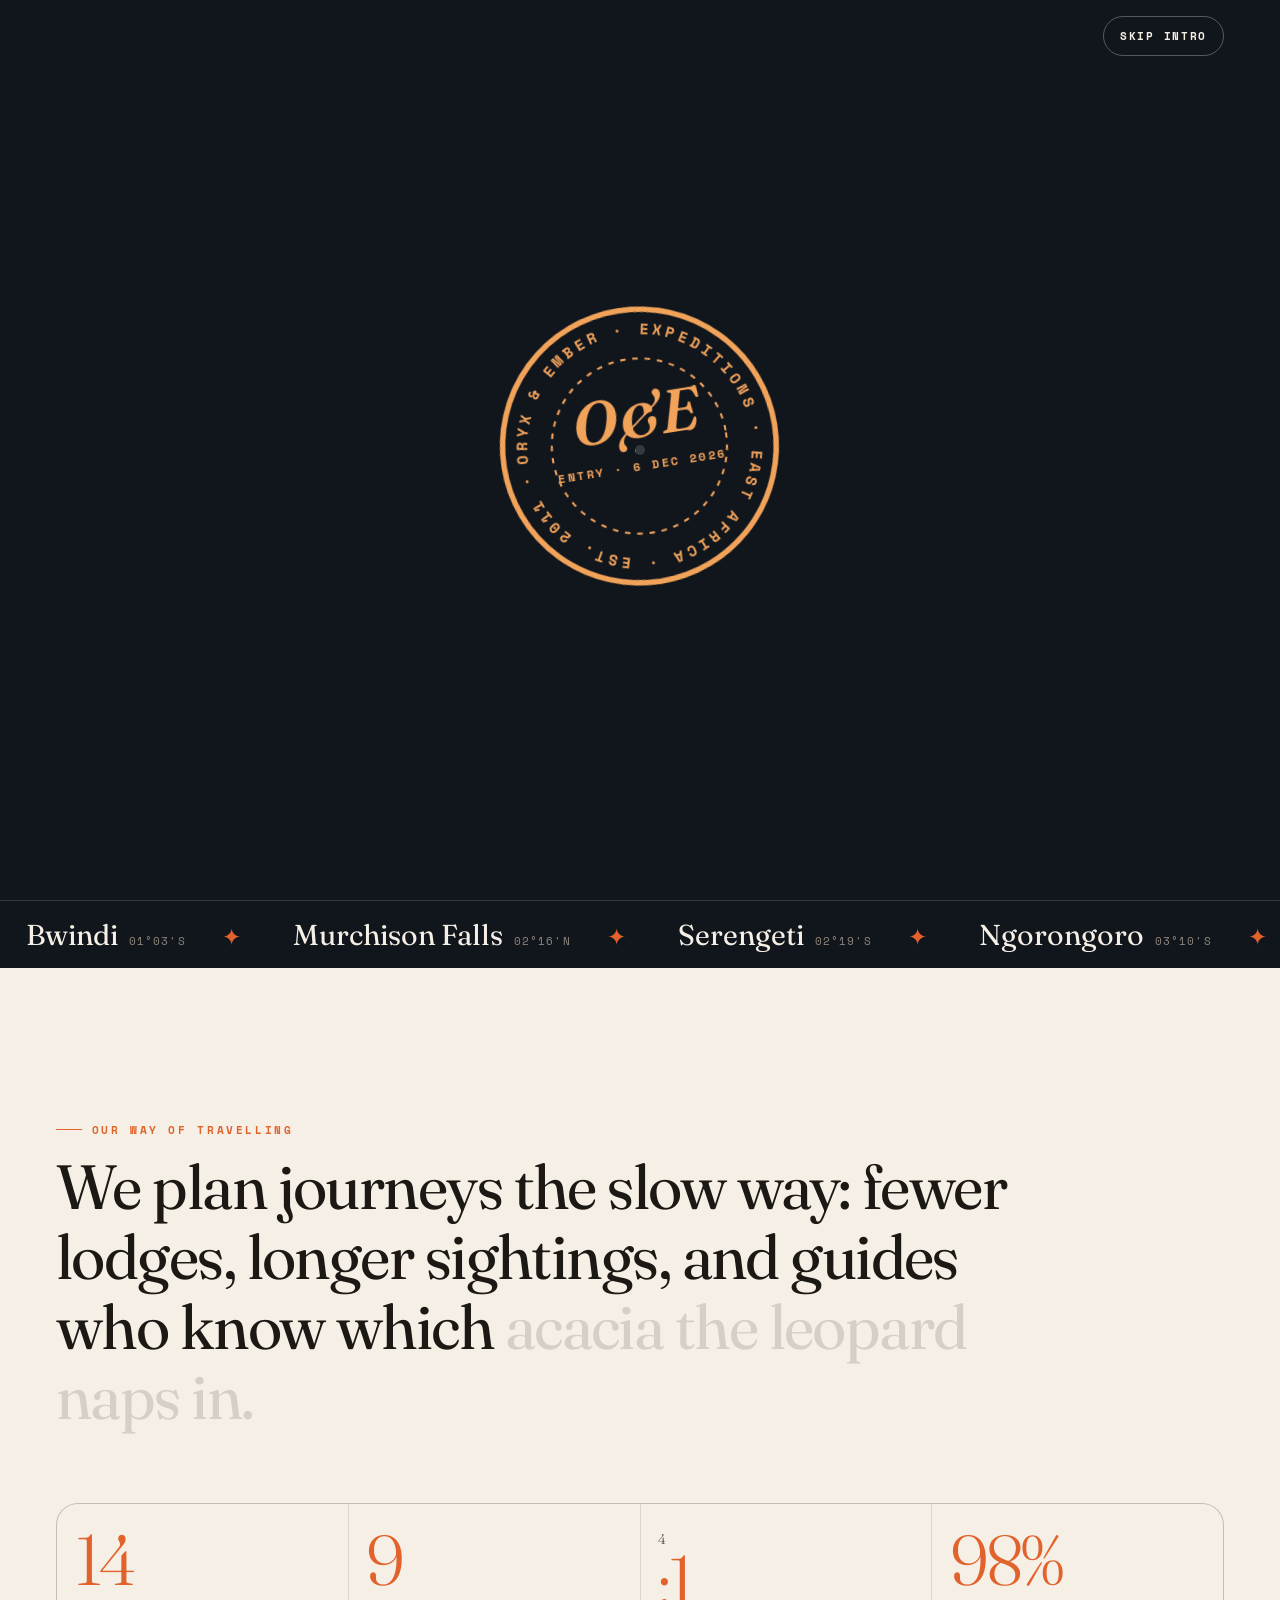
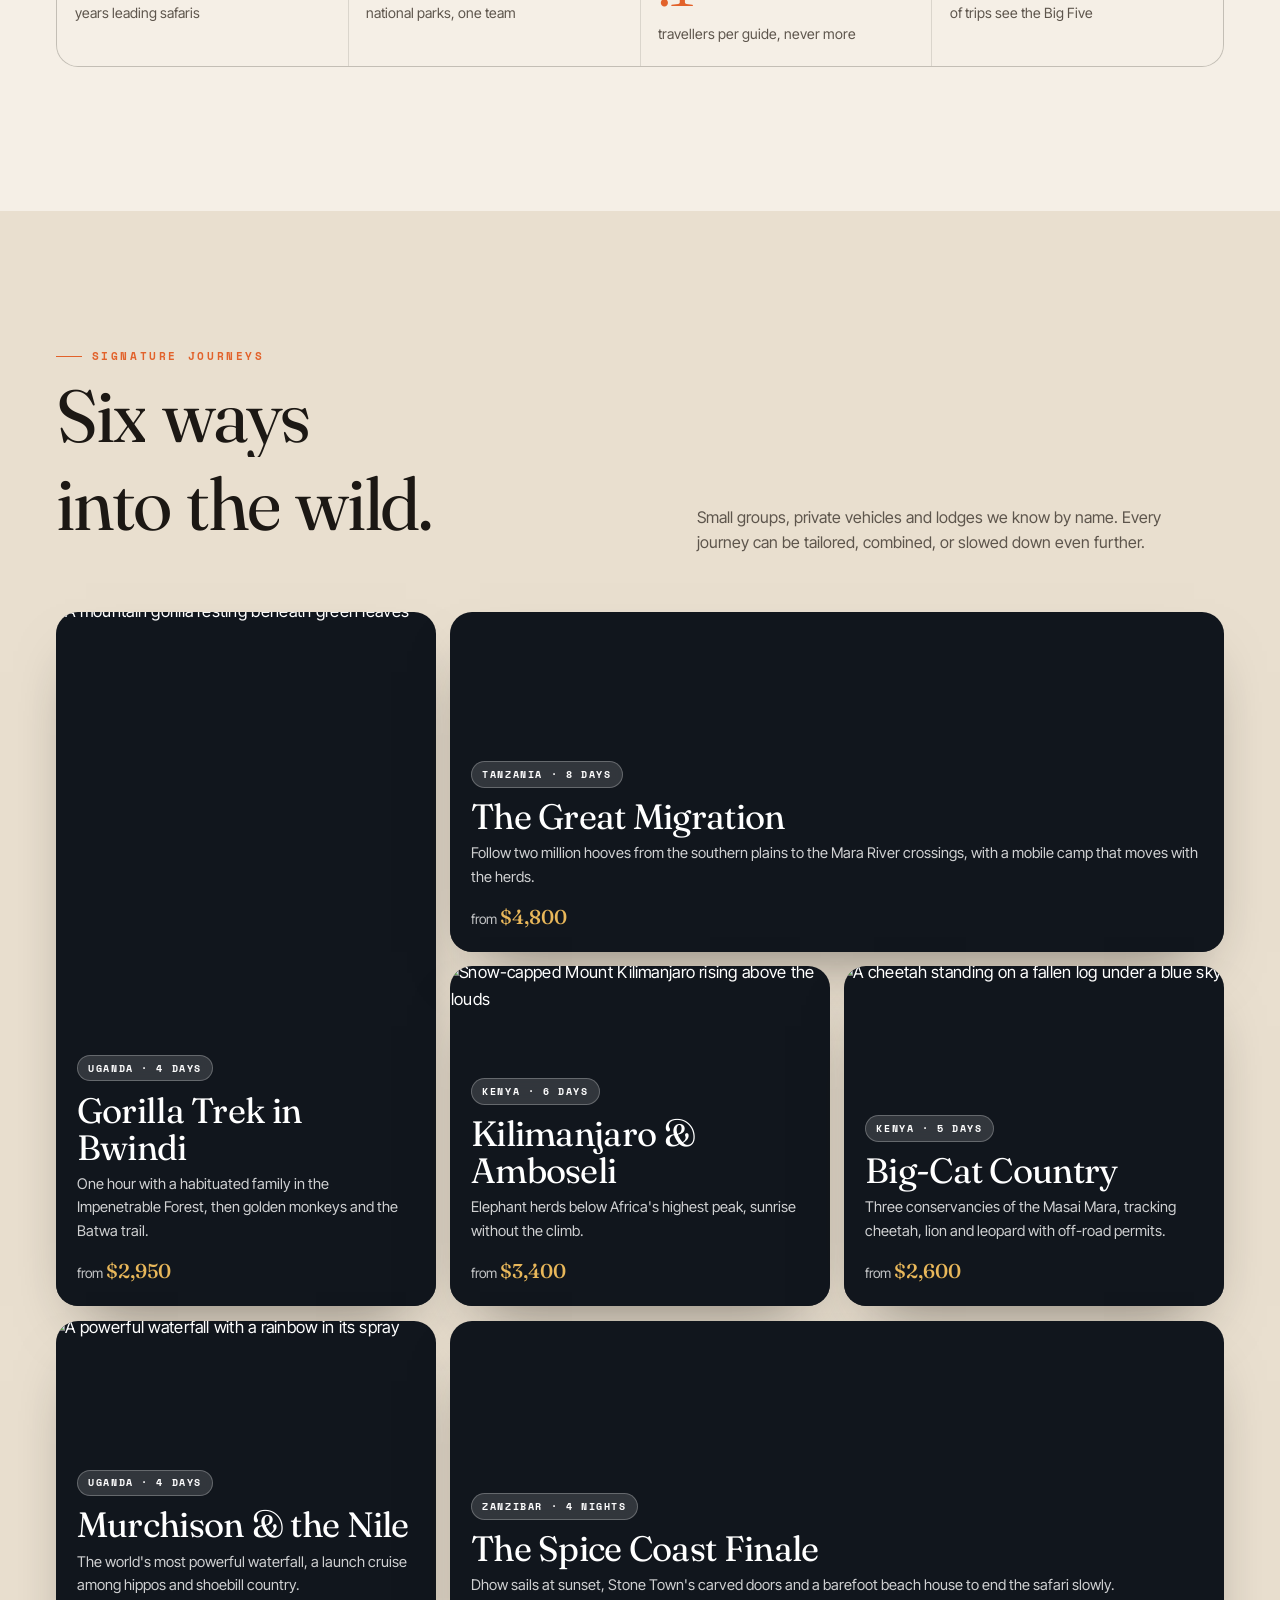
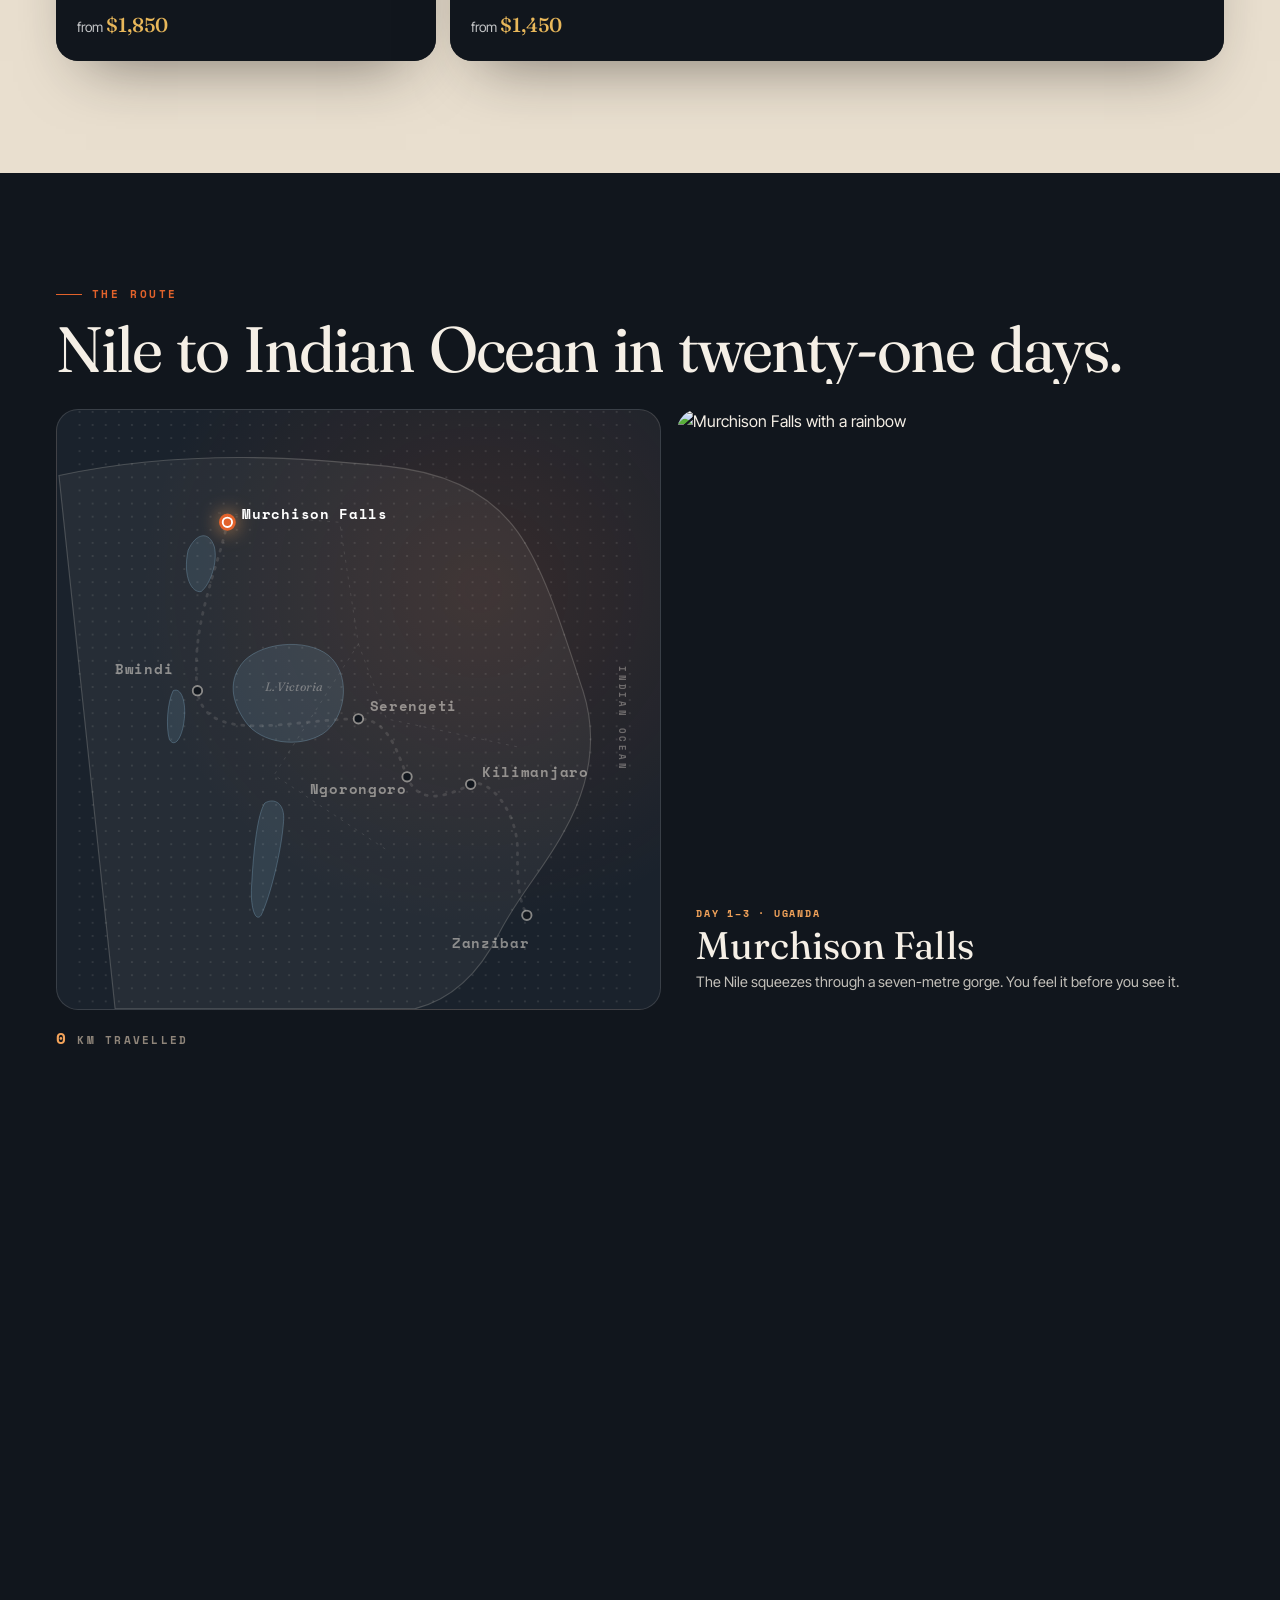
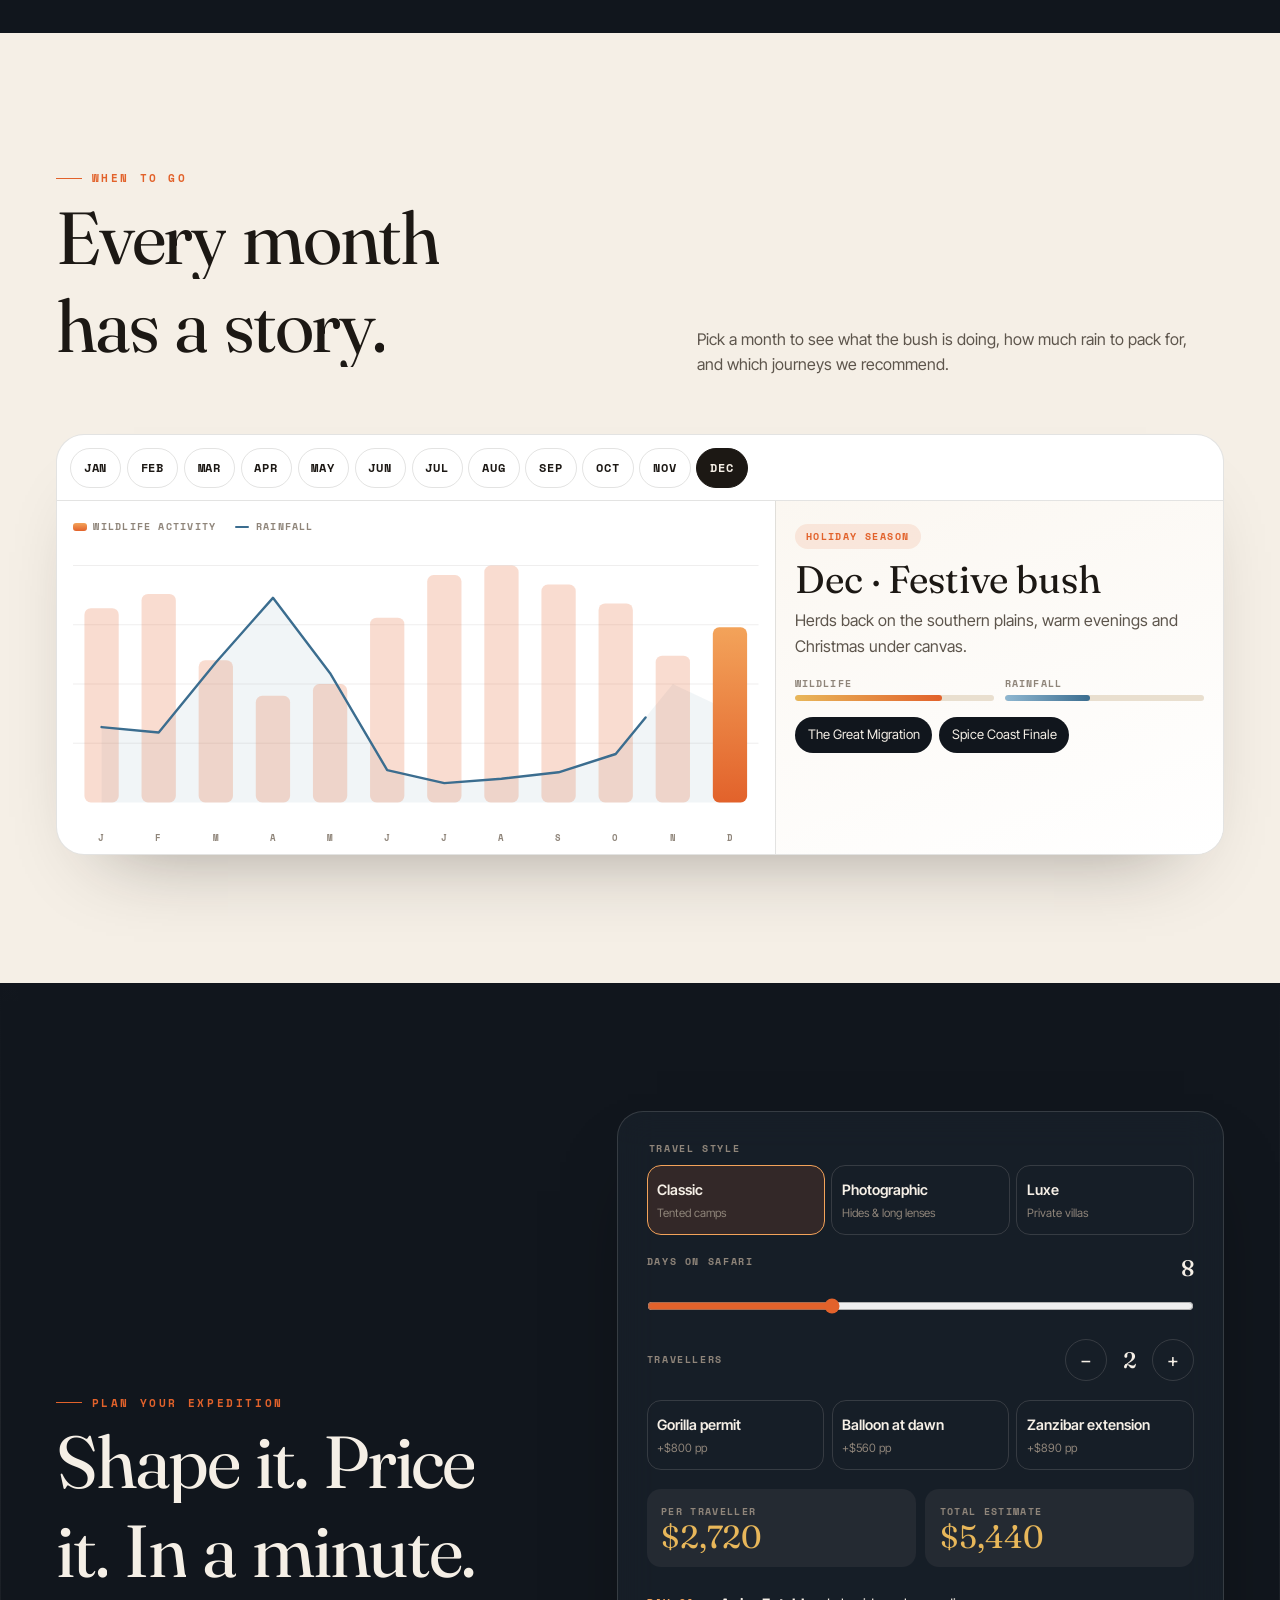
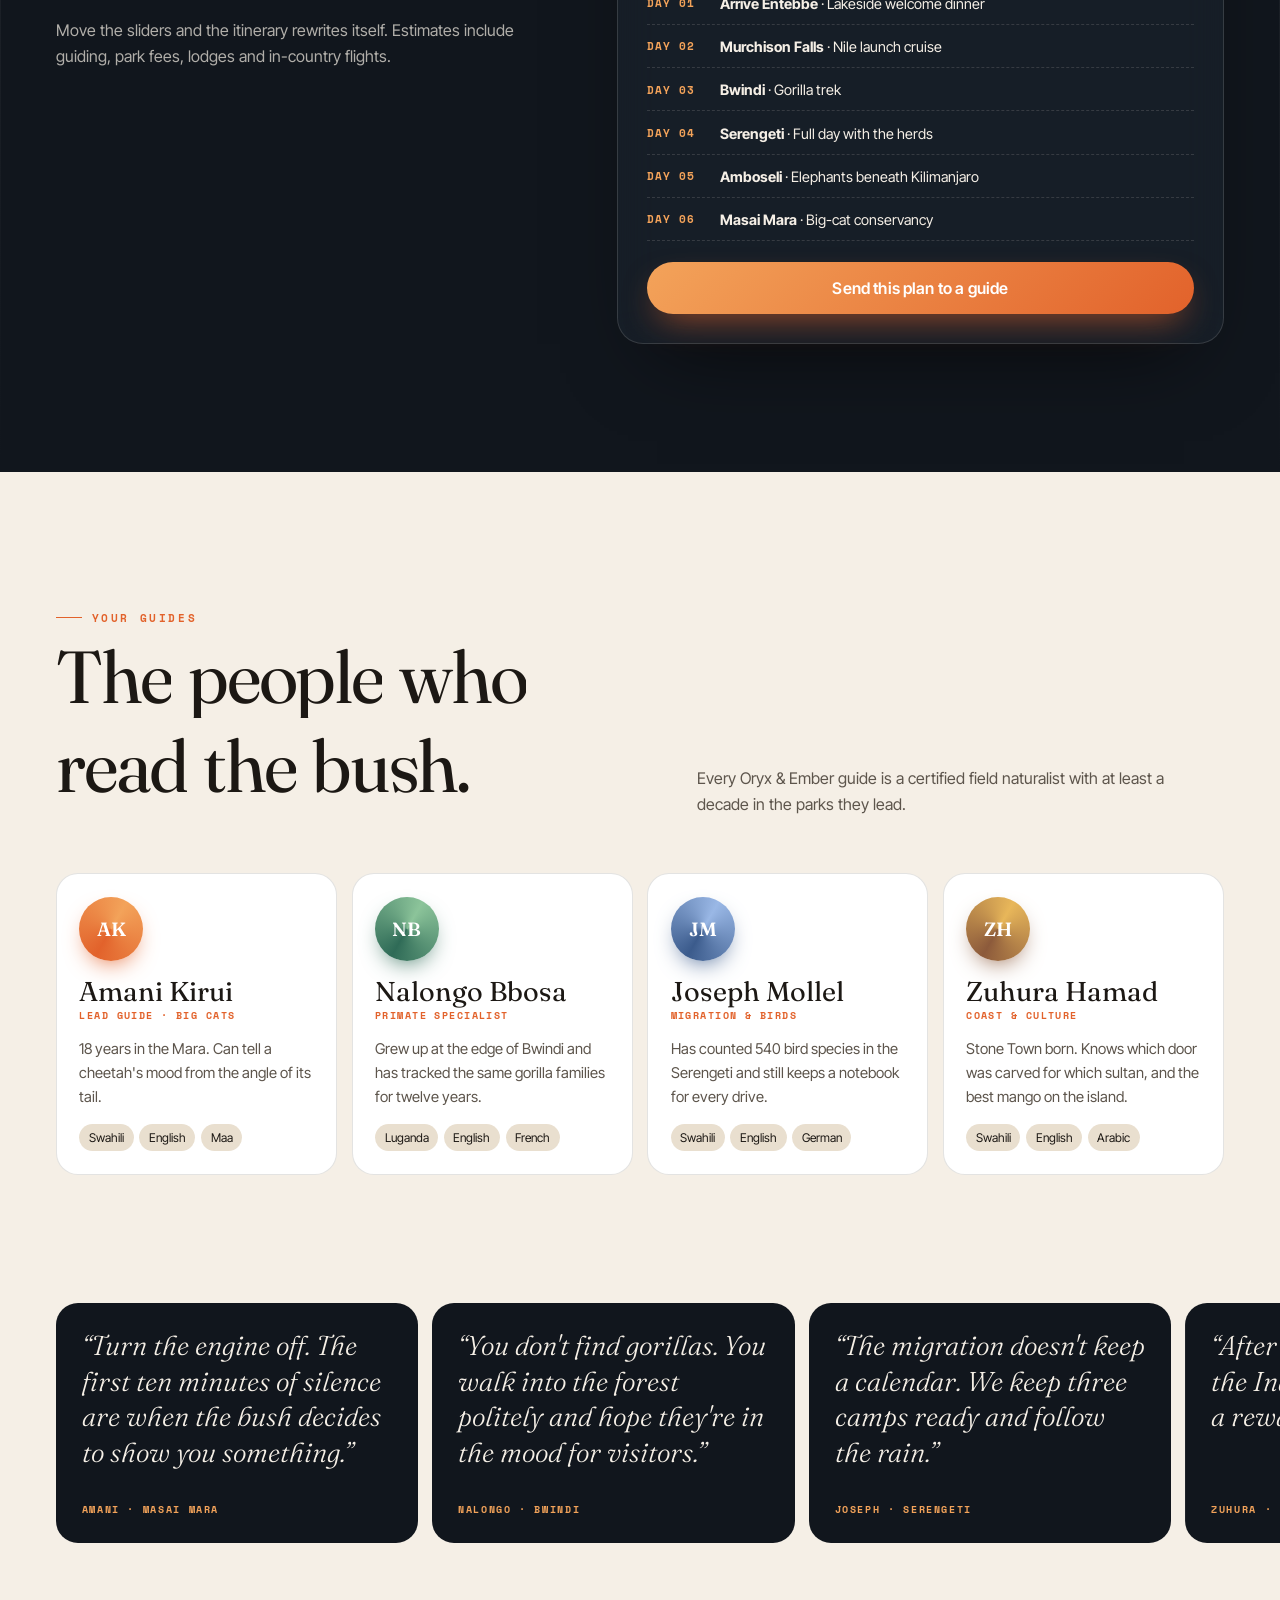
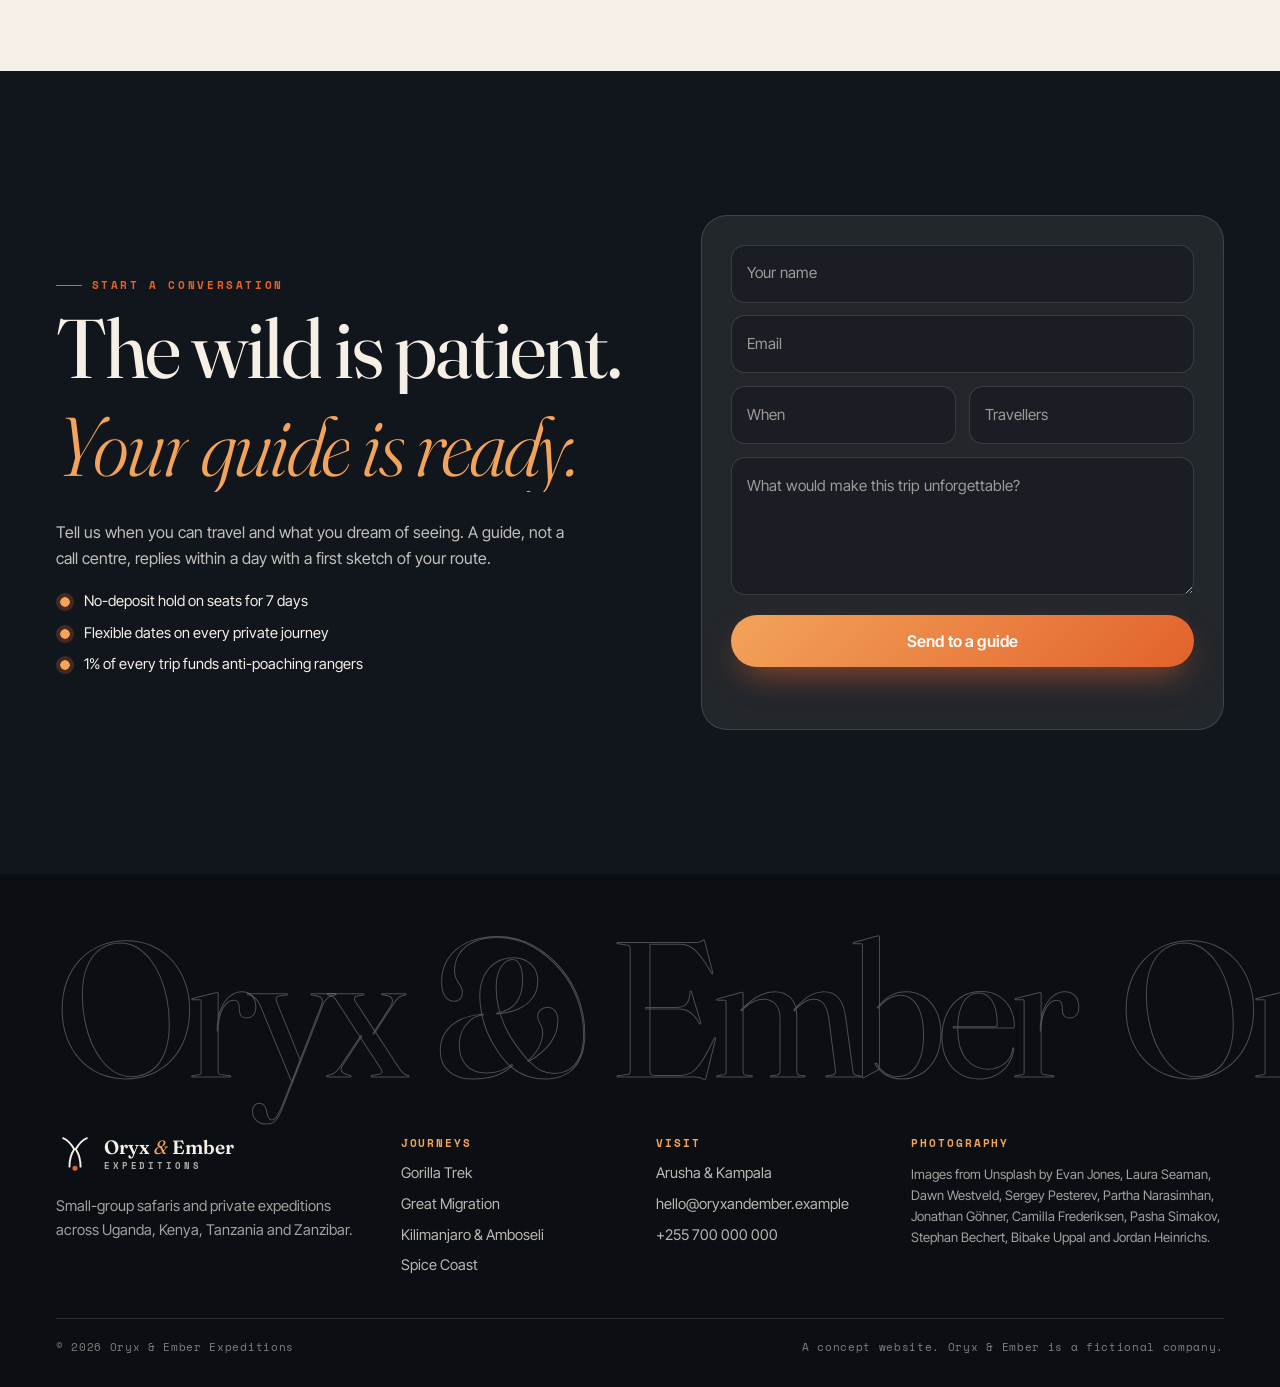
==== tour-operator/index.html @ f994c401 "Add Oryx & Ember Expeditions tour operator concept site Static, mobile-first concept site for a fict" ====
<!DOCTYPE html>
<html lang="en">
<head>
  <meta charset="UTF-8">
  <meta name="viewport" content="width=device-width, initial-scale=1, viewport-fit=cover">
  <title>Oryx &amp; Ember Expeditions · East Africa, unhurried</title>
  <meta name="description" content="Gorilla treks, the Great Migration, Kilimanjaro and the Spice Coast, planned the slow way by guides who grew up on these plains.">
  <meta name="theme-color" content="#11161d">
  <meta property="og:title" content="Oryx & Ember Expeditions">
  <meta property="og:description" content="East Africa, unhurried. Gorilla treks, the Great Migration, Kilimanjaro and Zanzibar.">
  <meta property="og:type" content="website">
  <meta property="og:image" content="https://images.unsplash.com/photo-1728042107033-76b13feac547?auto=format&fit=crop&w=1200&h=630&q=80">
  <meta name="twitter:card" content="summary_large_image">
  <link rel="icon" href="assets/favicon.svg" type="image/svg+xml">
  <link rel="preconnect" href="https://fonts.googleapis.com">
  <link rel="preconnect" href="https://fonts.gstatic.com" crossorigin>
  <link rel="preconnect" href="https://images.unsplash.com" crossorigin>
  <link rel="stylesheet" href="https://fonts.googleapis.com/css2?family=Fraunces:ital,opsz,wght@0,9..144,300..700;1,9..144,300..600&family=Inter+Tight:wght@400;500;600;700&family=Space+Mono:wght@400;700&display=swap">
  <link rel="preload" as="image" href="https://images.unsplash.com/photo-1728042107033-76b13feac547?auto=format&fit=crop&w=1080&q=80" imagesrcset="https://images.unsplash.com/photo-1728042107033-76b13feac547?auto=format&fit=crop&w=720&q=80 720w, https://images.unsplash.com/photo-1728042107033-76b13feac547?auto=format&fit=crop&w=1280&q=80 1280w, https://images.unsplash.com/photo-1728042107033-76b13feac547?auto=format&fit=crop&w=1920&q=80 1920w, https://images.unsplash.com/photo-1728042107033-76b13feac547?auto=format&fit=crop&w=2600&q=80 2600w" imagesizes="100vw" fetchpriority="high">
  <link rel="stylesheet" href="css/style.css">
  <script>document.documentElement.classList.add('js');</script>
  <script src="vendor/gsap.min.js" defer></script>
  <script src="vendor/ScrollTrigger.min.js" defer></script>
  <script src="js/opening.js" defer></script>
  <script src="js/main.js" defer></script>
</head>
<body>
<a class="skip" href="#main">Skip to content</a>

<!-- ============ Header ============ -->
<header class="site-header" data-header>
  <a class="brand" href="#top" aria-label="Oryx and Ember Expeditions, back to top">
    <svg class="brand-mark" viewBox="0 0 48 48" aria-hidden="true"><path d="M17 40c0-9 2-16 6-22M31 40c0-9-2-16-6-22" /><path d="M23 18C19 11 14 6 9 4M25 18c4-7 9-12 14-14" /><circle cx="24" cy="42" r="3.2" class="ember" /></svg>
    <span class="brand-word"><b>Oryx</b> <i>&amp;</i> <b>Ember</b><small>Expeditions</small></span>
  </a>
  <nav class="nav" aria-label="Main">
    <a href="#journeys">Journeys</a>
    <a href="#route">The Route</a>
    <a href="#seasons">Seasons</a>
    <a href="#plan">Plan</a>
    <a href="#guides">Guides</a>
  </nav>
  <a class="btn btn-ember btn-sm header-cta" href="#enquire" data-magnetic><span>Plan my safari</span></a>
  <button class="menu-btn" type="button" aria-expanded="false" aria-controls="mobileMenu" data-menu-btn><span></span><span></span><span class="sr">Menu</span></button>
</header>

<div class="mobile-menu" id="mobileMenu" hidden data-menu>
  <nav aria-label="Mobile">
    <a href="#journeys"><small>01</small>Journeys</a>
    <a href="#route"><small>02</small>The Route</a>
    <a href="#seasons"><small>03</small>Seasons</a>
    <a href="#plan"><small>04</small>Plan</a>
    <a href="#guides"><small>05</small>Guides</a>
    <a href="#enquire"><small>06</small>Enquire</a>
  </nav>
  <p class="mobile-menu-foot"><span>Arusha · Kampala</span><span>+255 700 000 000</span></p>
</div>

<main id="main">

<!-- ============ Hero ============ -->
<section class="hero" id="top" aria-labelledby="hero-title">
  <div class="hero-media" data-hero-media>
    <img src="https://images.unsplash.com/photo-1728042107033-76b13feac547?auto=format&fit=crop&w=1280&q=80"
         srcset="https://images.unsplash.com/photo-1728042107033-76b13feac547?auto=format&fit=crop&w=720&q=80 720w, https://images.unsplash.com/photo-1728042107033-76b13feac547?auto=format&fit=crop&w=1280&q=80 1280w, https://images.unsplash.com/photo-1728042107033-76b13feac547?auto=format&fit=crop&w=1920&q=80 1920w, https://images.unsplash.com/photo-1728042107033-76b13feac547?auto=format&fit=crop&w=2600&q=80 2600w"
         sizes="100vw" alt="Giraffes silhouetted against a burning orange sunset on the savanna" fetchpriority="high" decoding="async">
  </div>
  <div class="hero-grain" aria-hidden="true"></div>
  <div class="hero-inner">
    <p class="kicker"><span class="dot"></span>East Africa, unhurried</p>
    <h1 id="hero-title" class="hero-title" data-split>Go where the map <em>runs out</em> of names.</h1>
    <p class="hero-lede">Gorilla forests, the Great Migration, Kilimanjaro at dawn and the Spice Coast at dusk — planned the slow way by guides who grew up on these plains.</p>
    <div class="hero-actions">
      <a class="btn btn-ember" href="#journeys" data-magnetic><span>Explore journeys</span><svg viewBox="0 0 24 24" aria-hidden="true"><path d="M5 12h14M13 6l6 6-6 6"/></svg></a>
      <a class="btn btn-glass" href="#plan" data-magnetic><span>Build your trip</span></a>
    </div>
  </div>
  <aside class="hero-card" aria-label="Next guided departure">
    <span class="hero-card-label">Next guided departure</span>
    <strong>The Great Migration</strong>
    <span class="hero-card-meta">Serengeti · 14 July · <b>4 seats left</b></span>
    <span class="hero-card-bar" aria-hidden="true"><i></i></span>
  </aside>
  <div class="hero-coords" aria-hidden="true"><span data-coord>02°19′59″S</span><span data-coord>34°49′59″E</span></div>
  <a class="scroll-cue" href="#story" aria-label="Scroll to the story"><span></span></a>
</section>

<!-- ============ Destination ticker ============ -->
<div class="ticker" aria-hidden="true">
  <div class="ticker-track">
    <span>Bwindi <i>01°03′S</i></span><span>Murchison Falls <i>02°16′N</i></span><span>Serengeti <i>02°19′S</i></span><span>Ngorongoro <i>03°10′S</i></span><span>Amboseli <i>02°39′S</i></span><span>Masai Mara <i>01°29′S</i></span><span>Zanzibar <i>06°09′S</i></span>
    <span>Bwindi <i>01°03′S</i></span><span>Murchison Falls <i>02°16′N</i></span><span>Serengeti <i>02°19′S</i></span><span>Ngorongoro <i>03°10′S</i></span><span>Amboseli <i>02°39′S</i></span><span>Masai Mara <i>01°29′S</i></span><span>Zanzibar <i>06°09′S</i></span>
  </div>
</div>

<!-- ============ Story ============ -->
<section class="story" id="story" aria-labelledby="story-title">
  <p class="eyebrow">Our way of travelling</p>
  <h2 id="story-title" class="statement" data-words>We plan journeys the slow way: fewer lodges, longer sightings, and guides who know which acacia the leopard naps in.</h2>
  <div class="stats">
    <div class="stat"><strong data-count="14">0</strong><span>years leading safaris</span></div>
    <div class="stat"><strong data-count="9">0</strong><span>national parks, one team</span></div>
    <div class="stat"><strong><span data-count="4">0</span>:1</strong><span>travellers per guide, never more</span></div>
    <div class="stat"><strong data-count="98" data-suffix="%">0</strong><span>of trips see the Big Five</span></div>
  </div>
</section>

<!-- ============ Journeys ============ -->
<section class="journeys" id="journeys" aria-labelledby="journeys-title">
  <div class="section-head">
    <div>
      <p class="eyebrow">Signature journeys</p>
      <h2 id="journeys-title" class="section-title">Six ways into the wild.</h2>
    </div>
    <p class="section-intro">Small groups, private vehicles and lodges we know by name. Every journey can be tailored, combined, or slowed down even further.</p>
  </div>

  <div class="bento" data-carousel>
    <article class="j-card j-tall" data-spotlight>
      <div class="j-media"><img loading="lazy" decoding="async" src="https://images.unsplash.com/photo-1581281863883-2469417a1668?auto=format&fit=crop&w=900&q=80" srcset="https://images.unsplash.com/photo-1581281863883-2469417a1668?auto=format&fit=crop&w=600&q=80 600w, https://images.unsplash.com/photo-1581281863883-2469417a1668?auto=format&fit=crop&w=900&q=80 900w, https://images.unsplash.com/photo-1581281863883-2469417a1668?auto=format&fit=crop&w=1400&q=80 1400w" sizes="(max-width: 760px) 82vw, 33vw" alt="A mountain gorilla resting beneath green leaves"></div>
      <div class="j-body">
        <span class="j-tag">Uganda · 4 days</span>
        <h3>Gorilla Trek in Bwindi</h3>
        <p>One hour with a habituated family in the Impenetrable Forest, then golden monkeys and the Batwa trail.</p>
        <span class="j-price">from <b>$2,950</b></span>
      </div>
    </article>
    <article class="j-card j-wide" data-spotlight>
      <div class="j-media"><img loading="lazy" decoding="async" src="https://images.unsplash.com/photo-1580145575237-75fec2a0320b?auto=format&fit=crop&w=1200&q=80" srcset="https://images.unsplash.com/photo-1580145575237-75fec2a0320b?auto=format&fit=crop&w=600&q=80 600w, https://images.unsplash.com/photo-1580145575237-75fec2a0320b?auto=format&fit=crop&w=1200&q=80 1200w, https://images.unsplash.com/photo-1580145575237-75fec2a0320b?auto=format&fit=crop&w=1800&q=80 1800w" sizes="(max-width: 760px) 82vw, 66vw" alt="A vast herd of wildebeest crossing the grassy savanna"></div>
      <div class="j-body">
        <span class="j-tag">Tanzania · 8 days</span>
        <h3>The Great Migration</h3>
        <p>Follow two million hooves from the southern plains to the Mara River crossings, with a mobile camp that moves with the herds.</p>
        <span class="j-price">from <b>$4,800</b></span>
      </div>
    </article>
    <article class="j-card" data-spotlight>
      <div class="j-media"><img loading="lazy" decoding="async" src="https://images.unsplash.com/photo-1489392191049-fc10c97e64b6?auto=format&fit=crop&w=900&q=80" srcset="https://images.unsplash.com/photo-1489392191049-fc10c97e64b6?auto=format&fit=crop&w=600&q=80 600w, https://images.unsplash.com/photo-1489392191049-fc10c97e64b6?auto=format&fit=crop&w=900&q=80 900w, https://images.unsplash.com/photo-1489392191049-fc10c97e64b6?auto=format&fit=crop&w=1400&q=80 1400w" sizes="(max-width: 760px) 82vw, 33vw" alt="Snow-capped Mount Kilimanjaro rising above the clouds"></div>
      <div class="j-body">
        <span class="j-tag">Kenya · 6 days</span>
        <h3>Kilimanjaro &amp; Amboseli</h3>
        <p>Elephant herds below Africa's highest peak, sunrise without the climb.</p>
        <span class="j-price">from <b>$3,400</b></span>
      </div>
    </article>
    <article class="j-card" data-spotlight>
      <div class="j-media"><img loading="lazy" decoding="async" src="https://images.unsplash.com/photo-1597877774402-d04cad0b7596?auto=format&fit=crop&w=900&q=80" srcset="https://images.unsplash.com/photo-1597877774402-d04cad0b7596?auto=format&fit=crop&w=600&q=80 600w, https://images.unsplash.com/photo-1597877774402-d04cad0b7596?auto=format&fit=crop&w=900&q=80 900w, https://images.unsplash.com/photo-1597877774402-d04cad0b7596?auto=format&fit=crop&w=1400&q=80 1400w" sizes="(max-width: 760px) 82vw, 33vw" alt="A cheetah standing on a fallen log under a blue sky"></div>
      <div class="j-body">
        <span class="j-tag">Kenya · 5 days</span>
        <h3>Big-Cat Country</h3>
        <p>Three conservancies of the Masai Mara, tracking cheetah, lion and leopard with off-road permits.</p>
        <span class="j-price">from <b>$2,600</b></span>
      </div>
    </article>
    <article class="j-card" data-spotlight>
      <div class="j-media"><img loading="lazy" decoding="async" src="https://images.unsplash.com/photo-1704183683766-37137be69d4f?auto=format&fit=crop&w=900&q=80" srcset="https://images.unsplash.com/photo-1704183683766-37137be69d4f?auto=format&fit=crop&w=600&q=80 600w, https://images.unsplash.com/photo-1704183683766-37137be69d4f?auto=format&fit=crop&w=900&q=80 900w, https://images.unsplash.com/photo-1704183683766-37137be69d4f?auto=format&fit=crop&w=1400&q=80 1400w" sizes="(max-width: 760px) 82vw, 33vw" alt="A powerful waterfall with a rainbow in its spray"></div>
      <div class="j-body">
        <span class="j-tag">Uganda · 4 days</span>
        <h3>Murchison &amp; the Nile</h3>
        <p>The world's most powerful waterfall, a launch cruise among hippos and shoebill country.</p>
        <span class="j-price">from <b>$1,850</b></span>
      </div>
    </article>
    <article class="j-card j-wide" data-spotlight>
      <div class="j-media"><img loading="lazy" decoding="async" src="https://images.unsplash.com/photo-1511684633137-6b5fc88b3dbc?auto=format&fit=crop&w=1200&q=80" srcset="https://images.unsplash.com/photo-1511684633137-6b5fc88b3dbc?auto=format&fit=crop&w=600&q=80 600w, https://images.unsplash.com/photo-1511684633137-6b5fc88b3dbc?auto=format&fit=crop&w=1200&q=80 1200w, https://images.unsplash.com/photo-1511684633137-6b5fc88b3dbc?auto=format&fit=crop&w=1800&q=80 1800w" sizes="(max-width: 760px) 82vw, 66vw" alt="A sailing boat on calm water at golden hour"></div>
      <div class="j-body">
        <span class="j-tag">Zanzibar · 4 nights</span>
        <h3>The Spice Coast Finale</h3>
        <p>Dhow sails at sunset, Stone Town's carved doors and a barefoot beach house to end the safari slowly.</p>
        <span class="j-price">from <b>$1,450</b></span>
      </div>
    </article>
  </div>
  <div class="carousel-dots" aria-hidden="true" data-carousel-dots></div>
</section>

<!-- ============ The Route (pinned) ============ -->
<section class="route" id="route" aria-labelledby="route-title">
  <div class="route-pin" data-route>
    <div class="route-head">
      <p class="eyebrow">The Route</p>
      <h2 id="route-title" class="section-title">Nile to Indian Ocean in twenty-one days.</h2>
    </div>
    <div class="route-stage">
      <div class="route-map">
        <svg viewBox="0 0 600 640" role="img" aria-label="Stylised map of East Africa with the route from Murchison Falls through Bwindi, the Serengeti, Ngorongoro and Kilimanjaro to Zanzibar">
          <defs>
            <linearGradient id="routeGrad" x1="0" y1="0" x2="1" y2="1"><stop offset="0" stop-color="#f3a35a"/><stop offset="1" stop-color="#e2622b"/></linearGradient>
            <pattern id="dots" width="14" height="14" patternUnits="userSpaceOnUse"><circle cx="2" cy="2" r="1.1" fill="rgba(245,239,230,.12)"/></pattern>
          </defs>
          <rect width="600" height="640" fill="url(#dots)"/>
          <!-- land -->
          <path class="land" d="M-20 70 C120 40 250 52 330 60 C390 66 440 88 470 130 C500 172 520 240 540 300 C556 350 548 400 520 450 C500 488 470 520 450 560 C430 600 400 630 360 640 L40 640 Z"/>
          <!-- lakes -->
          <path class="lake" d="M178 268 C200 246 252 244 272 266 C292 288 286 330 262 346 C236 362 196 356 180 334 C164 312 160 288 178 268 Z"/>
          <path class="lake" d="M118 150 C126 132 140 128 146 146 C150 162 142 186 132 194 C122 196 112 178 118 150 Z"/>
          <path class="lake" d="M102 300 C110 296 116 310 114 330 C112 350 104 362 98 352 C94 338 96 312 102 300 Z"/>
          <path class="lake" d="M200 420 C210 414 222 420 220 440 C218 470 206 520 196 540 C190 548 184 532 186 506 C188 470 192 432 200 420 Z"/>
          <!-- coast / ocean label -->
          <text class="map-label sea" x="578" y="330" transform="rotate(90 578 330)">INDIAN OCEAN</text>
          <text class="map-label" x="200" y="300">L. Victoria</text>
          <!-- borders (soft) -->
          <path class="border" d="M150 110 L280 120 L300 250 M300 250 L330 330 L470 360 M300 250 L210 390 L330 470"/>
          <!-- route -->
          <path class="route-line-bg" d="M160 120 C150 170 120 230 128 300 C136 360 230 330 300 330 C330 330 340 360 352 392 C366 426 400 410 420 400 C440 392 470 430 470 470 C470 500 470 520 480 540"/>
          <path class="route-line" data-route-line d="M160 120 C150 170 120 230 128 300 C136 360 230 330 300 330 C330 330 340 360 352 392 C366 426 400 410 420 400 C440 392 470 430 470 470 C470 500 470 520 480 540"/>
          <circle class="route-head-dot" r="7" cx="160" cy="120" data-route-dot/>
          <g class="stops">
            <g class="stop" data-stop="0"><circle cx="160" cy="120" r="5"/><text x="176" y="116">Murchison Falls</text></g>
            <g class="stop" data-stop="1"><circle cx="128" cy="300" r="5"/><text x="40" y="282">Bwindi</text></g>
            <g class="stop" data-stop="2"><circle cx="300" cy="330" r="5"/><text x="312" y="322">Serengeti</text></g>
            <g class="stop" data-stop="3"><circle cx="352" cy="392" r="5"/><text x="248" y="410">Ngorongoro</text></g>
            <g class="stop" data-stop="4"><circle cx="420" cy="400" r="5"/><text x="432" y="392">Kilimanjaro</text></g>
            <g class="stop" data-stop="5"><circle cx="480" cy="540" r="5"/><text x="400" y="575">Zanzibar</text></g>
          </g>
        </svg>
      </div>
      <div class="route-cards" data-route-cards>
        <figure class="route-card is-active">
          <img loading="lazy" decoding="async" src="https://images.unsplash.com/photo-1704183683766-37137be69d4f?auto=format&fit=crop&w=1000&q=80" alt="Murchison Falls with a rainbow">
          <figcaption><span>Day 1–3 · Uganda</span><strong>Murchison Falls</strong><p>The Nile squeezes through a seven-metre gorge. You feel it before you see it.</p></figcaption>
        </figure>
        <figure class="route-card">
          <img loading="lazy" decoding="async" src="https://images.unsplash.com/photo-1581281863883-2469417a1668?auto=format&fit=crop&w=1000&q=80" alt="A mountain gorilla in Bwindi forest">
          <figcaption><span>Day 4–6 · Uganda</span><strong>Bwindi</strong><p>Mist, bamboo and a silverback who decides how long you stay.</p></figcaption>
        </figure>
        <figure class="route-card">
          <img loading="lazy" decoding="async" src="https://images.unsplash.com/photo-1580145575237-75fec2a0320b?auto=format&fit=crop&w=1000&q=80" alt="Wildebeest on the Serengeti plains">
          <figcaption><span>Day 7–11 · Tanzania</span><strong>Serengeti</strong><p>Endless plains, a moving camp, and the migration on its own timetable.</p></figcaption>
        </figure>
        <figure class="route-card">
          <img loading="lazy" decoding="async" src="https://images.unsplash.com/photo-1713639160585-fa2ea361e01e?auto=format&fit=crop&w=1000&q=80" alt="Flamingos standing in shallow water">
          <figcaption><span>Day 12–13 · Tanzania</span><strong>Ngorongoro</strong><p>A collapsed volcano with its own weather, flamingo lakes and black rhino.</p></figcaption>
        </figure>
        <figure class="route-card">
          <img loading="lazy" decoding="async" src="https://images.unsplash.com/photo-1631646109206-4b5616964f84?auto=format&fit=crop&w=1000&q=80" alt="Zebras grazing beneath Mount Kilimanjaro">
          <figcaption><span>Day 14–16 · Kenya</span><strong>Kilimanjaro</strong><p>Zebra and elephant below the snows, coffee on the lower slopes.</p></figcaption>
        </figure>
        <figure class="route-card">
          <img loading="lazy" decoding="async" src="https://images.unsplash.com/photo-1511684633137-6b5fc88b3dbc?auto=format&fit=crop&w=1000&q=80" alt="A dhow sailing at golden hour">
          <figcaption><span>Day 17–21 · Zanzibar</span><strong>Zanzibar</strong><p>Salt, cloves and a dhow home at sunset. Shoes optional.</p></figcaption>
        </figure>
      </div>
    </div>
    <div class="route-progress" aria-hidden="true"><span data-route-km>0</span> km travelled</div>
  </div>
</section>

<!-- ============ Seasons ============ -->
<section class="seasons" id="seasons" aria-labelledby="seasons-title">
  <div class="section-head">
    <div>
      <p class="eyebrow">When to go</p>
      <h2 id="seasons-title" class="section-title">Every month has a story.</h2>
    </div>
    <p class="section-intro">Pick a month to see what the bush is doing, how much rain to pack for, and which journeys we recommend.</p>
  </div>
  <div class="season-panel">
    <div class="month-picker" role="tablist" aria-label="Choose a month" data-months></div>
    <div class="season-grid">
      <div class="chart-card">
        <div class="chart-legend"><span class="lg-bar">Wildlife activity</span><span class="lg-line">Rainfall</span></div>
        <svg class="chart" viewBox="0 0 640 260" preserveAspectRatio="none" aria-hidden="true" data-chart></svg>
        <div class="chart-axis" data-axis></div>
      </div>
      <div class="season-info" aria-live="polite" data-season-info></div>
    </div>
  </div>
</section>

<!-- ============ Plan (builder) ============ -->
<section class="plan" id="plan" aria-labelledby="plan-title">
  <div class="plan-bg" aria-hidden="true"><img loading="lazy" decoding="async" src="https://images.unsplash.com/photo-1569691105751-88df003de7a4?auto=format&fit=crop&w=1600&q=70" alt=""></div>
  <div class="plan-inner">
    <div class="plan-copy">
      <p class="eyebrow">Plan your expedition</p>
      <h2 id="plan-title" class="section-title">Shape it. Price it. In a minute.</h2>
      <p class="section-intro">Move the sliders and the itinerary rewrites itself. Estimates include guiding, park fees, lodges and in-country flights.</p>
    </div>
    <form class="builder" data-builder onsubmit="return false">
      <fieldset class="seg">
        <legend>Travel style</legend>
        <label><input type="radio" name="style" value="classic" checked><span>Classic<small>Tented camps</small></span></label>
        <label><input type="radio" name="style" value="photo"><span>Photographic<small>Hides &amp; long lenses</small></span></label>
        <label><input type="radio" name="style" value="luxe"><span>Luxe<small>Private villas</small></span></label>
      </fieldset>
      <div class="range-row">
        <label for="days">Days on safari <output data-days-out>8</output></label>
        <input type="range" id="days" name="days" min="4" max="16" value="8">
      </div>
      <div class="stepper-row">
        <span>Travellers</span>
        <div class="stepper"><button type="button" data-step="-1" aria-label="Fewer travellers">−</button><output data-pax-out>2</output><button type="button" data-step="1" aria-label="More travellers">+</button></div>
      </div>
      <div class="addons">
        <label class="addon"><input type="checkbox" name="addon" value="gorilla"><span>Gorilla permit<small>+$800 pp</small></span></label>
        <label class="addon"><input type="checkbox" name="addon" value="balloon"><span>Balloon at dawn<small>+$560 pp</small></span></label>
        <label class="addon"><input type="checkbox" name="addon" value="zanzibar"><span>Zanzibar extension<small>+$890 pp</small></span></label>
      </div>
      <div class="quote">
        <div><span>Per traveller</span><strong data-pp>$0</strong></div>
        <div><span>Total estimate</span><strong data-total>$0</strong></div>
      </div>
      <ol class="itinerary" data-itinerary></ol>
      <a class="btn btn-ember btn-block" href="#enquire" data-send-plan data-magnetic><span>Send this plan to a guide</span></a>
    </form>
  </div>
</section>

<!-- ============ Guides ============ -->
<section class="guides" id="guides" aria-labelledby="guides-title">
  <div class="section-head">
    <div>
      <p class="eyebrow">Your guides</p>
      <h2 id="guides-title" class="section-title">The people who read the bush.</h2>
    </div>
    <p class="section-intro">Every Oryx &amp; Ember guide is a certified field naturalist with at least a decade in the parks they lead.</p>
  </div>
  <div class="guide-grid">
    <article class="guide" data-spotlight><span class="guide-avatar" style="--g1:#e2622b;--g2:#f3a35a">AK</span><h3>Amani Kirui</h3><p class="guide-role">Lead guide · Big cats</p><p>18 years in the Mara. Can tell a cheetah's mood from the angle of its tail.</p><ul><li>Swahili</li><li>English</li><li>Maa</li></ul></article>
    <article class="guide" data-spotlight><span class="guide-avatar" style="--g1:#2f6b57;--g2:#8cc49a">NB</span><h3>Nalongo Bbosa</h3><p class="guide-role">Primate specialist</p><p>Grew up at the edge of Bwindi and has tracked the same gorilla families for twelve years.</p><ul><li>Luganda</li><li>English</li><li>French</li></ul></article>
    <article class="guide" data-spotlight><span class="guide-avatar" style="--g1:#3b5b8c;--g2:#9ab8e6">JM</span><h3>Joseph Mollel</h3><p class="guide-role">Migration &amp; birds</p><p>Has counted 540 bird species in the Serengeti and still keeps a notebook for every drive.</p><ul><li>Swahili</li><li>English</li><li>German</li></ul></article>
    <article class="guide" data-spotlight><span class="guide-avatar" style="--g1:#8c5a3b;--g2:#e8b75a">ZH</span><h3>Zuhura Hamad</h3><p class="guide-role">Coast &amp; culture</p><p>Stone Town born. Knows which door was carved for which sultan, and the best mango on the island.</p><ul><li>Swahili</li><li>English</li><li>Arabic</li></ul></article>
  </div>
</section>

<!-- ============ Field notes ============ -->
<section class="notes" aria-labelledby="notes-title">
  <h2 id="notes-title" class="sr">Field notes from our guides</h2>
  <div class="notes-track" data-notes>
    <blockquote class="note"><p>“Turn the engine off. The first ten minutes of silence are when the bush decides to show you something.”</p><cite>Amani · Masai Mara</cite></blockquote>
    <blockquote class="note"><p>“You don't find gorillas. You walk into the forest politely and hope they're in the mood for visitors.”</p><cite>Nalongo · Bwindi</cite></blockquote>
    <blockquote class="note"><p>“The migration doesn't keep a calendar. We keep three camps ready and follow the rain.”</p><cite>Joseph · Serengeti</cite></blockquote>
    <blockquote class="note"><p>“After two weeks of dust, the Indian Ocean feels like a reward. Let it be one.”</p><cite>Zuhura · Zanzibar</cite></blockquote>
  </div>
</section>

<!-- ============ Enquire ============ -->
<section class="enquire" id="enquire" aria-labelledby="enquire-title">
  <div class="enquire-bg" aria-hidden="true"><img loading="lazy" decoding="async" src="https://images.unsplash.com/photo-1567896079745-b0b7e5a47679?auto=format&fit=crop&w=1800&q=75" alt=""></div>
  <div class="enquire-inner">
    <div class="enquire-copy">
      <p class="eyebrow">Start a conversation</p>
      <h2 id="enquire-title" class="enquire-title" data-split>The wild is patient. <em>Your guide is ready.</em></h2>
      <p>Tell us when you can travel and what you dream of seeing. A guide, not a call centre, replies within a day with a first sketch of your route.</p>
      <ul class="enquire-points"><li>No-deposit hold on seats for 7 days</li><li>Flexible dates on every private journey</li><li>1% of every trip funds anti-poaching rangers</li></ul>
    </div>
    <form class="enquire-form" data-enquire novalidate>
      <div class="field"><input id="e-name" name="name" required placeholder=" " autocomplete="name"><label for="e-name">Your name</label></div>
      <div class="field"><input id="e-email" name="email" type="email" required placeholder=" " autocomplete="email"><label for="e-email">Email</label></div>
      <div class="field-row">
        <div class="field"><input id="e-month" name="month" placeholder=" "><label for="e-month">When</label></div>
        <div class="field"><input id="e-pax" name="pax" inputmode="numeric" placeholder=" "><label for="e-pax">Travellers</label></div>
      </div>
      <div class="field"><textarea id="e-msg" name="message" rows="4" placeholder=" " data-plan-target></textarea><label for="e-msg">What would make this trip unforgettable?</label></div>
      <button class="btn btn-ember btn-block" type="submit" data-magnetic><span>Send to a guide</span></button>
      <p class="form-status" role="status" aria-live="polite" data-form-status></p>
    </form>
  </div>
</section>
</main>

<!-- ============ Footer ============ -->
<footer class="footer">
  <div class="footer-word" aria-hidden="true"><span>Oryx &amp; Ember</span><span>Oryx &amp; Ember</span></div>
  <div class="footer-grid">
    <div><a class="brand brand-foot" href="#top"><svg class="brand-mark" viewBox="0 0 48 48" aria-hidden="true"><path d="M17 40c0-9 2-16 6-22M31 40c0-9-2-16-6-22" /><path d="M23 18C19 11 14 6 9 4M25 18c4-7 9-12 14-14" /><circle cx="24" cy="42" r="3.2" class="ember" /></svg><span class="brand-word"><b>Oryx</b> <i>&amp;</i> <b>Ember</b><small>Expeditions</small></span></a><p>Small-group safaris and private expeditions across Uganda, Kenya, Tanzania and Zanzibar.</p></div>
    <div><h3>Journeys</h3><ul><li><a href="#journeys">Gorilla Trek</a></li><li><a href="#journeys">Great Migration</a></li><li><a href="#journeys">Kilimanjaro &amp; Amboseli</a></li><li><a href="#journeys">Spice Coast</a></li></ul></div>
    <div><h3>Visit</h3><ul><li>Arusha &amp; Kampala</li><li>hello@oryxandember.example</li><li>+255 700 000 000</li></ul></div>
    <div><h3>Photography</h3><p class="credits">Images from Unsplash by Evan Jones, Laura Seaman, Dawn Westveld, Sergey Pesterev, Partha Narasimhan, Jonathan Göhner, Camilla Frederiksen, Pasha Simakov, Stephan Bechert, Bibake Uppal and Jordan Heinrichs.</p></div>
  </div>
  <div class="footer-bottom"><span>© <span data-year>2026</span> Oryx &amp; Ember Expeditions</span><span>A concept website. Oryx &amp; Ember is a fictional company.</span></div>
</footer>

<!-- ============ Signature opening: map, route, passport stamp ============ -->
<div class="opening" aria-hidden="true" data-opening hidden>
  <svg class="opening-map" data-opening-map preserveAspectRatio="xMidYMid slice"></svg>
  <div class="opening-hud"><span data-op-lat>00°00′00″N</span><span data-op-km>KM 0000</span><span data-op-lng>00°00′00″E</span></div>
  <div class="opening-stamp" data-stamp>
    <svg viewBox="0 0 220 220">
      <defs><path id="stampCircle" d="M110,110 m-82,0 a82,82 0 1,1 164,0 a82,82 0 1,1 -164,0"/></defs>
      <circle cx="110" cy="110" r="100" class="ring"/>
      <circle cx="110" cy="110" r="64" class="ring thin"/>
      <text class="stamp-arc"><textPath href="#stampCircle" startOffset="0" textLength="505" lengthAdjust="spacing">ORYX &amp; EMBER · EXPEDITIONS · EAST AFRICA · EST. 2011 ·</textPath></text>
      <text x="110" y="104" text-anchor="middle" class="stamp-mono">O&amp;E</text>
      <text x="110" y="128" text-anchor="middle" class="stamp-date" data-stamp-date>ENTRY · 16 NOV 2026</text>
    </svg>
  </div>
  <button class="opening-skip" type="button" data-skip>Skip intro</button>
</div>
</body>
</html>
---- tour-operator/css/style.css ----
/* Oryx & Ember Expeditions: ember, bone and night. Mobile first. */
:root {
  --night: #11161d;
  --night-2: #1a222c;
  --ink: #1c1814;
  --bone: #f5efe6;
  --sand: #e9dfcf;
  --muted: #8f857a;
  --ember: #e2622b;
  --ember-2: #f3a35a;
  --gold: #e8b75a;
  --acacia: #2c3e33;
  --line: rgba(28, 24, 20, .12);
  --line-dark: rgba(245, 239, 230, .14);
  --serif: "Fraunces", Georgia, serif;
  --sans: "Inter Tight", system-ui, sans-serif;
  --mono: "Space Mono", ui-monospace, monospace;
  --ease: cubic-bezier(.16, 1, .3, 1);
  --pad: clamp(1.1rem, 4.5vw, 3.5rem);
  --radius: 22px;
}
*, *::before, *::after { box-sizing: border-box; }
html { -webkit-text-size-adjust: 100%; scroll-behavior: smooth; }
body { margin: 0; background: var(--bone); color: var(--ink); font: 400 1rem/1.6 var(--sans); overflow-x: hidden; -webkit-font-smoothing: antialiased; }
img { display: block; max-width: 100%; }
a { color: inherit; }
button, input, textarea { font: inherit; color: inherit; }
::selection { background: var(--ember); color: #fff; }
.sr { position: absolute; width: 1px; height: 1px; overflow: hidden; clip: rect(0 0 0 0); white-space: nowrap; }
.skip { position: fixed; left: 1rem; top: -4rem; z-index: 200; padding: .7rem 1rem; border-radius: 10px; background: var(--ember); color: #fff; text-decoration: none; transition: top .3s; }
.skip:focus { top: 1rem; }
:focus-visible { outline: 2px solid var(--ember); outline-offset: 3px; border-radius: 6px; }

/* ---------- Buttons ---------- */
.btn { position: relative; display: inline-flex; align-items: center; justify-content: center; gap: .55rem; min-height: 52px; padding: 0 1.5rem; border: 0; border-radius: 999px; font-weight: 600; letter-spacing: .01em; text-decoration: none; cursor: pointer; overflow: hidden; isolation: isolate; transition: transform .5s var(--ease), box-shadow .5s var(--ease), background .3s; }
.btn svg { width: 18px; height: 18px; fill: none; stroke: currentColor; stroke-width: 2; stroke-linecap: round; stroke-linejoin: round; transition: transform .5s var(--ease); }
.btn:hover svg { transform: translateX(4px); }
.btn-ember { background: linear-gradient(135deg, var(--ember-2), var(--ember)); color: #fff; box-shadow: 0 14px 34px -12px rgba(226, 98, 43, .75); }
.btn-ember::before { content: ""; position: absolute; inset: 0; z-index: -1; background: linear-gradient(120deg, transparent 30%, rgba(255, 255, 255, .45) 50%, transparent 70%); transform: translateX(-120%); transition: transform .9s var(--ease); }
.btn-ember:hover::before { transform: translateX(120%); }
.btn-glass { background: rgba(255, 255, 255, .12); color: #fff; border: 1px solid rgba(255, 255, 255, .35); backdrop-filter: blur(12px); -webkit-backdrop-filter: blur(12px); }
.btn-glass:hover { background: rgba(255, 255, 255, .22); }
.btn-sm { min-height: 42px; padding: 0 1.1rem; font-size: .9rem; }
.btn-block { width: 100%; }

/* ---------- Header ---------- */
.site-header { position: fixed; inset: 0 0 auto; z-index: 50; display: flex; align-items: center; justify-content: space-between; gap: 1rem; padding: .9rem var(--pad); padding-top: max(.9rem, env(safe-area-inset-top)); color: #fff; transition: background .5s var(--ease), padding .5s var(--ease), color .4s, box-shadow .5s; }
.site-header.is-solid { background: rgba(17, 22, 29, .78); backdrop-filter: blur(16px) saturate(1.3); -webkit-backdrop-filter: blur(16px) saturate(1.3); box-shadow: 0 1px 0 var(--line-dark); padding-block: .6rem; }
.brand { display: inline-flex; align-items: center; gap: .6rem; text-decoration: none; }
.brand-mark { width: 38px; height: 38px; fill: none; stroke: currentColor; stroke-width: 2.4; stroke-linecap: round; }
.brand-mark .ember { fill: var(--ember); stroke: none; }
.brand-word { display: flex; flex-wrap: wrap; align-items: baseline; column-gap: .25rem; line-height: 1; font-family: var(--serif); font-size: 1.2rem; }
.brand-word b { font-weight: 600; }
.brand-word i { font-style: italic; color: var(--ember-2); }
.brand-word small { flex-basis: 100%; margin-top: .25rem; font: 700 .58rem/1 var(--mono); letter-spacing: .32em; text-transform: uppercase; opacity: .7; }
.nav, .header-cta { display: none; }
.menu-btn { position: relative; z-index: 60; width: 46px; height: 46px; border: 1px solid rgba(255, 255, 255, .35); border-radius: 50%; background: rgba(17, 22, 29, .25); backdrop-filter: blur(10px); cursor: pointer; }
.menu-btn span:not(.sr) { position: absolute; left: 13px; right: 13px; height: 2px; border-radius: 2px; background: #fff; transition: transform .5s var(--ease), top .5s var(--ease); }
.menu-btn span:nth-child(1) { top: 18px; }
.menu-btn span:nth-child(2) { top: 26px; }
.menu-btn[aria-expanded="true"] span:nth-child(1) { top: 22px; transform: rotate(45deg); }
.menu-btn[aria-expanded="true"] span:nth-child(2) { top: 22px; transform: rotate(-45deg); }
.mobile-menu { position: fixed; inset: 0; z-index: 45; display: flex; flex-direction: column; justify-content: space-between; padding: 7rem var(--pad) 2rem; background: radial-gradient(120% 70% at 100% 0%, rgba(226, 98, 43, .35), transparent 60%), var(--night); color: var(--bone); clip-path: circle(0 at calc(100% - 2.6rem) 2.6rem); transition: clip-path .8s var(--ease); }
.mobile-menu[hidden] { display: flex; visibility: hidden; }
.mobile-menu.is-open { clip-path: circle(150% at calc(100% - 2.6rem) 2.6rem); visibility: visible; }
.mobile-menu nav { display: grid; gap: .4rem; }
.mobile-menu nav a { display: flex; align-items: baseline; gap: 1rem; padding: .35rem 0; border-bottom: 1px solid var(--line-dark); font: 400 clamp(2rem, 9vw, 3rem)/1.15 var(--serif); text-decoration: none; opacity: 0; transform: translateY(24px); transition: opacity .6s var(--ease), transform .6s var(--ease), color .3s; }
.mobile-menu nav a small { font: 700 .7rem var(--mono); color: var(--ember-2); }
.mobile-menu nav a:hover { color: var(--ember-2); }
.mobile-menu.is-open nav a { opacity: 1; transform: none; }
.mobile-menu.is-open nav a:nth-child(2) { transition-delay: .05s; } .mobile-menu.is-open nav a:nth-child(3) { transition-delay: .1s; }
.mobile-menu.is-open nav a:nth-child(4) { transition-delay: .15s; } .mobile-menu.is-open nav a:nth-child(5) { transition-delay: .2s; } .mobile-menu.is-open nav a:nth-child(6) { transition-delay: .25s; }
.mobile-menu-foot { display: flex; justify-content: space-between; margin: 0; font: .75rem var(--mono); letter-spacing: .1em; opacity: .7; }

/* ---------- Hero ---------- */
.hero { position: relative; min-height: 100svh; display: flex; flex-direction: column; justify-content: flex-end; padding: 7rem var(--pad) 2.2rem; color: #fff; overflow: hidden; background: var(--night); isolation: isolate; }
.hero-media { position: absolute; inset: -6% 0 0; z-index: -2; }
.hero-media img { width: 100%; height: 100%; object-fit: cover; object-position: 60% 50%; transform: scale(1.08); animation: kenburns 22s ease-in-out infinite alternate; }
.hero::before { content: ""; position: absolute; inset: 0; z-index: -1; background: linear-gradient(180deg, rgba(17, 22, 29, .55) 0%, rgba(17, 22, 29, 0) 30%, rgba(17, 22, 29, .2) 55%, rgba(17, 22, 29, .92) 100%), radial-gradient(90% 60% at 10% 90%, rgba(17, 22, 29, .7), transparent 70%); }
.hero-grain { position: absolute; inset: 0; z-index: -1; opacity: .18; mix-blend-mode: overlay; background-image: url("data:image/svg+xml,%3Csvg xmlns='http://www.w3.org/2000/svg' width='160' height='160'%3E%3Cfilter id='n'%3E%3CfeTurbulence type='fractalNoise' baseFrequency='.85' numOctaves='3' stitchTiles='stitch'/%3E%3C/filter%3E%3Crect width='100%25' height='100%25' filter='url(%23n)'/%3E%3C/svg%3E"); pointer-events: none; }
@keyframes kenburns { to { transform: scale(1.16) translate3d(-1.5%, -1%, 0); } }
.hero-inner { max-width: 62rem; }
.kicker { display: inline-flex; align-items: center; gap: .6rem; margin: 0 0 1rem; padding: .45rem .9rem; border-radius: 999px; background: rgba(255, 255, 255, .1); border: 1px solid rgba(255, 255, 255, .22); backdrop-filter: blur(8px); font: 700 .68rem/1 var(--mono); letter-spacing: .22em; text-transform: uppercase; }
.kicker .dot { width: 7px; height: 7px; border-radius: 50%; background: var(--ember-2); box-shadow: 0 0 0 0 rgba(243, 163, 90, .8); animation: pulse 2s infinite; }
@keyframes pulse { 70% { box-shadow: 0 0 0 10px rgba(243, 163, 90, 0); } 100% { box-shadow: 0 0 0 0 rgba(243, 163, 90, 0); } }
.hero-title { word-spacing: .12em; margin: 0; font: 400 clamp(2.9rem, 12.5vw, 8.4rem)/.92 var(--serif); letter-spacing: -.035em; font-variation-settings: "opsz" 144; text-wrap: balance; }
.hero-title em { font-style: italic; color: var(--ember-2); font-weight: 300; }
.hero-lede { max-width: 34rem; margin: 1.3rem 0 0; font-size: clamp(1rem, 3.6vw, 1.2rem); color: rgba(255, 255, 255, .86); }
.hero-actions { display: flex; flex-wrap: wrap; gap: .7rem; margin-top: 1.8rem; }
.hero-actions .btn { flex: 1 1 200px; }
.hero-card { display: grid; gap: .25rem; margin-top: 2rem; padding: 1rem 1.1rem; max-width: 22rem; border-radius: 18px; background: rgba(17, 22, 29, .45); border: 1px solid rgba(255, 255, 255, .16); backdrop-filter: blur(16px); -webkit-backdrop-filter: blur(16px); }
.hero-card-label { font: 700 .62rem var(--mono); letter-spacing: .2em; text-transform: uppercase; color: var(--ember-2); }
.hero-card strong { font: 500 1.25rem var(--serif); }
.hero-card-meta { font-size: .85rem; color: rgba(255, 255, 255, .75); }
.hero-card-meta b { color: #fff; }
.hero-card-bar { height: 4px; margin-top: .45rem; border-radius: 4px; background: rgba(255, 255, 255, .15); overflow: hidden; }
.hero-card-bar i { display: block; width: 76%; height: 100%; border-radius: inherit; background: linear-gradient(90deg, var(--gold), var(--ember)); transform-origin: left; animation: fillbar 2.4s var(--ease) both 1s; }
@keyframes fillbar { from { transform: scaleX(0); } }
.hero-coords { display: none; }
.scroll-cue { display: none; }

/* ---------- Ticker ---------- */
.ticker { overflow: hidden; background: var(--night); color: var(--bone); border-top: 1px solid var(--line-dark); }
.ticker-track { display: flex; width: max-content; animation: marquee 40s linear infinite; }
.ticker span { display: inline-flex; align-items: baseline; gap: .7rem; padding: 1rem 1.6rem; font: 400 clamp(1.2rem, 4.5vw, 1.8rem) var(--serif); white-space: nowrap; }
.ticker span::after { content: "✦"; margin-left: 1.6rem; font-size: .8em; color: var(--ember); }
.ticker i { font: 400 .7rem var(--mono); font-style: normal; color: var(--muted); letter-spacing: .1em; }
@keyframes marquee { to { transform: translateX(-50%); } }

/* ---------- Sections ---------- */
section { position: relative; }
.eyebrow { display: inline-flex; align-items: center; gap: .6rem; margin: 0 0 .9rem; font: 700 .68rem var(--mono); letter-spacing: .24em; text-transform: uppercase; color: var(--ember); }
.eyebrow::before { content: ""; width: 26px; height: 1px; background: currentColor; }
.section-title { word-spacing: .06em; margin: 0; font: 400 clamp(2.2rem, 8.5vw, 4.6rem)/1 var(--serif); letter-spacing: -.03em; text-wrap: balance; }
.section-intro { margin: 1rem 0 0; max-width: 32rem; color: #5d554c; }
.section-head { display: grid; gap: .5rem; margin-bottom: clamp(2rem, 5vw, 3.5rem); }

/* Story */
.story { padding: clamp(4.5rem, 12vw, 9rem) var(--pad); }
.statement { margin: 0; max-width: 64rem; font: 400 clamp(1.75rem, 6.4vw, 3.9rem)/1.12 var(--serif); letter-spacing: -.025em; }
.statement .w { display: inline-block; opacity: .14; transition: opacity .3s; }
.stats { display: grid; grid-template-columns: 1fr 1fr; gap: 1px; margin-top: clamp(2.5rem, 7vw, 4.5rem); border-radius: var(--radius); overflow: hidden; background: var(--line); border: 1px solid var(--line); }
.stat { padding: 1.3rem 1.1rem; background: var(--bone); }
.stat strong { display: block; font: 300 clamp(2.4rem, 10vw, 4.4rem)/1 var(--serif); letter-spacing: -.04em; color: var(--ember); font-variant-numeric: lining-nums tabular-nums; }
.stat span { display: block; margin-top: .4rem; font-size: .88rem; color: #5d554c; }

/* ---------- Journeys (bento → swipe carousel on phones) ---------- */
.journeys { padding: clamp(4rem, 10vw, 8rem) 0 clamp(4rem, 10vw, 7rem); background: var(--sand); }
.journeys .section-head { padding: 0 var(--pad); }
.bento { display: grid; grid-auto-flow: column; grid-auto-columns: 82%; gap: .9rem; padding: .5rem var(--pad) 1.2rem; overflow-x: auto; scroll-snap-type: x mandatory; scroll-padding-inline: var(--pad); scrollbar-width: none; -webkit-overflow-scrolling: touch; }
.bento::-webkit-scrollbar { display: none; }
.j-card { --mx: 50%; --my: 50%; position: relative; min-height: 460px; display: flex; flex-direction: column; justify-content: flex-end; border-radius: var(--radius); overflow: hidden; color: #fff; scroll-snap-align: start; isolation: isolate; background: var(--night); box-shadow: 0 30px 60px -30px rgba(28, 24, 20, .55); }
.j-media { position: absolute; inset: 0; z-index: -2; }
.j-media img { width: 100%; height: 100%; object-fit: cover; transform: scale(1.04); transition: transform 1.4s var(--ease); }
.j-card::before { content: ""; position: absolute; inset: 0; z-index: -1; background: linear-gradient(180deg, rgba(17, 22, 29, 0) 35%, rgba(17, 22, 29, .9) 100%); }
.j-card::after { content: ""; position: absolute; inset: 0; z-index: 1; pointer-events: none; border-radius: inherit; background: radial-gradient(420px circle at var(--mx) var(--my), rgba(243, 163, 90, .22), transparent 45%); opacity: 0; transition: opacity .4s; }
.j-card:hover::after { opacity: 1; }
.j-card:hover .j-media img { transform: scale(1.12); }
.j-body { position: relative; z-index: 2; padding: 1.3rem; }
.j-tag { display: inline-block; padding: .3rem .65rem; border-radius: 999px; background: rgba(255, 255, 255, .14); border: 1px solid rgba(255, 255, 255, .25); backdrop-filter: blur(8px); font: 700 .62rem var(--mono); letter-spacing: .16em; text-transform: uppercase; }
.j-card h3 { margin: .7rem 0 .4rem; font: 400 clamp(1.6rem, 6vw, 2.2rem)/1.05 var(--serif); letter-spacing: -.02em; }
.j-card p { margin: 0; font-size: .92rem; color: rgba(255, 255, 255, .8); }
.j-price { display: inline-block; margin-top: .9rem; font-size: .85rem; color: rgba(255, 255, 255, .75); }
.j-price b { font: 500 1.25rem var(--serif); color: var(--gold); }
.carousel-dots { display: flex; justify-content: center; gap: .45rem; margin-top: .4rem; }
.carousel-dots i { width: 7px; height: 7px; border-radius: 99px; background: rgba(28, 24, 20, .2); transition: width .4s var(--ease), background .4s; }
.carousel-dots i.on { width: 26px; background: var(--ember); }

/* ---------- Route ---------- */
.route { background: var(--night); color: var(--bone); }
.route-pin { min-height: 100svh; display: grid; grid-template-rows: auto 1fr auto; gap: 1rem; padding: 5.5rem var(--pad) 1.4rem; }
.route .section-title { font-size: clamp(1.8rem, 7vw, 4rem); }
.route-stage { display: grid; grid-template-rows: minmax(0, 46%) minmax(0, 54%); gap: 1rem; min-height: 0; }
.route-map { position: relative; min-height: 0; border-radius: var(--radius); background: radial-gradient(80% 80% at 70% 30%, rgba(226, 98, 43, .14), transparent 70%), var(--night-2); border: 1px solid var(--line-dark); overflow: hidden; }
.route-map svg { width: 100%; height: 100%; }
.land { fill: rgba(245, 239, 230, .05); stroke: rgba(245, 239, 230, .2); stroke-width: 1.2; }
.lake { fill: rgba(120, 170, 200, .16); stroke: rgba(150, 200, 230, .3); }
.border { fill: none; stroke: rgba(245, 239, 230, .12); stroke-dasharray: 3 6; }
.map-label { fill: rgba(245, 239, 230, .35); font: 400 13px var(--serif); font-style: italic; }
.map-label.sea { text-anchor: middle; font: 700 10px var(--mono); letter-spacing: .3em; font-style: normal; }
.route-line-bg { fill: none; stroke: rgba(245, 239, 230, .12); stroke-width: 3; stroke-dasharray: 2 8; stroke-linecap: round; }
.route-line { fill: none; stroke: url(#routeGrad); stroke-width: 4; stroke-linecap: round; filter: drop-shadow(0 0 6px rgba(226, 98, 43, .6)); }
.route-head-dot { fill: #fff; stroke: var(--ember); stroke-width: 4; filter: drop-shadow(0 0 10px rgba(243, 163, 90, .9)); }
.stop circle { fill: var(--night); stroke: rgba(245, 239, 230, .5); stroke-width: 2; transition: fill .4s, stroke .4s; }
.stop text { fill: rgba(245, 239, 230, .5); font: 700 15px var(--mono); letter-spacing: .05em; transition: fill .4s; }
.stop.is-on circle { fill: var(--ember); stroke: #fff; }
.stop.is-on text { fill: #fff; }
.route-cards { position: relative; min-height: 0; }
.route-card { position: absolute; inset: 0; margin: 0; border-radius: var(--radius); overflow: hidden; opacity: 0; transform: translateY(24px) scale(.98); transition: opacity .7s var(--ease), transform .9s var(--ease); }
.route-card.is-active { opacity: 1; transform: none; }
.route-card img { width: 100%; height: 100%; object-fit: cover; }
.route-card::after { content: ""; position: absolute; inset: 0; background: linear-gradient(180deg, transparent 35%, rgba(17, 22, 29, .92)); }
.route-card figcaption { position: absolute; inset: auto 0 0; z-index: 1; padding: 1.1rem 1.2rem; }
.route-card figcaption span { font: 700 .62rem var(--mono); letter-spacing: .18em; text-transform: uppercase; color: var(--ember-2); }
.route-card figcaption strong { display: block; font: 400 clamp(1.6rem, 6vw, 2.4rem)/1.05 var(--serif); }
.route-card figcaption p { margin: .3rem 0 0; font-size: .9rem; color: rgba(245, 239, 230, .78); }
.route-progress { font: 700 .7rem var(--mono); letter-spacing: .2em; text-transform: uppercase; color: var(--muted); }
.route-progress span { color: var(--ember-2); font-size: 1rem; }

/* ---------- Seasons ---------- */
.seasons { padding: clamp(4.5rem, 11vw, 8rem) var(--pad); }
.season-panel { border-radius: calc(var(--radius) + 6px); background: #fff; border: 1px solid var(--line); box-shadow: 0 40px 80px -50px rgba(28, 24, 20, .45); overflow: hidden; }
.month-picker { display: flex; gap: .35rem; padding: .8rem; overflow-x: auto; scrollbar-width: none; border-bottom: 1px solid var(--line); }
.month-picker::-webkit-scrollbar { display: none; }
.month-picker button { flex: 0 0 auto; min-width: 48px; min-height: 40px; padding: 0 .8rem; border: 1px solid var(--line); border-radius: 999px; background: transparent; font: 700 .72rem var(--mono); letter-spacing: .08em; text-transform: uppercase; cursor: pointer; transition: background .3s, color .3s, border-color .3s; }
.month-picker button[aria-selected="true"] { background: var(--ink); color: var(--bone); border-color: var(--ink); }
.season-grid { display: grid; }
.chart-card { padding: 1.1rem 1rem .6rem; }
.chart-legend { display: flex; gap: 1.2rem; font: 700 .64rem var(--mono); letter-spacing: .12em; text-transform: uppercase; color: var(--muted); }
.chart-legend span::before { content: ""; display: inline-block; width: 14px; height: 8px; margin-right: .4rem; border-radius: 3px; vertical-align: middle; }
.lg-bar::before { background: linear-gradient(var(--ember-2), var(--ember)); }
.lg-line::before { height: 2px !important; background: #3b6d8f; }
.chart { width: 100%; height: 220px; margin-top: .6rem; overflow: visible; }
.chart .bar { fill: rgba(226, 98, 43, .22); transition: fill .4s; }
.chart .bar.on { fill: url(#barGrad); }
.chart .rain { fill: none; stroke: #3b6d8f; stroke-width: 2.4; stroke-linecap: round; stroke-linejoin: round; vector-effect: non-scaling-stroke; }
.chart .rain-area { fill: rgba(59, 109, 143, .08); }
.chart .grid { stroke: rgba(28, 24, 20, .07); vector-effect: non-scaling-stroke; }
.chart-axis { display: grid; grid-template-columns: repeat(12, 1fr); font: 700 .58rem var(--mono); text-align: center; color: var(--muted); letter-spacing: .05em; }
.season-info { padding: 1.3rem 1.2rem 1.5rem; border-top: 1px solid var(--line); background: linear-gradient(160deg, #fbf7f1, #fff); }
.season-info h3 { margin: 0; font: 400 clamp(1.7rem, 6vw, 2.4rem)/1.05 var(--serif); }
.season-info .badge { display: inline-block; margin-bottom: .6rem; padding: .3rem .7rem; border-radius: 999px; font: 700 .62rem var(--mono); letter-spacing: .14em; text-transform: uppercase; background: rgba(226, 98, 43, .12); color: var(--ember); }
.season-info p { margin: .6rem 0 0; color: #5d554c; }
.season-meters { display: grid; grid-template-columns: 1fr 1fr; gap: .7rem; margin: 1rem 0; }
.meter span { display: block; font: 700 .6rem var(--mono); letter-spacing: .12em; text-transform: uppercase; color: var(--muted); }
.meter i { display: block; height: 6px; margin-top: .35rem; border-radius: 6px; background: var(--sand); overflow: hidden; }
.meter i b { display: block; height: 100%; border-radius: inherit; background: linear-gradient(90deg, var(--gold), var(--ember)); transition: width .8s var(--ease); }
.meter.rain i b { background: linear-gradient(90deg, #8fb7d1, #3b6d8f); }
.season-picks { display: flex; flex-wrap: wrap; gap: .4rem; margin: 0; padding: 0; list-style: none; }
.season-picks li { padding: .45rem .8rem; border-radius: 999px; background: var(--night); color: var(--bone); font-size: .82rem; }

/* ---------- Plan ---------- */
.plan { padding: clamp(4.5rem, 11vw, 8rem) var(--pad); background: var(--night); color: var(--bone); overflow: hidden; isolation: isolate; }
.plan-bg { position: absolute; inset: 0; z-index: -1; opacity: .28; }
.plan-bg img { width: 100%; height: 100%; object-fit: cover; filter: grayscale(.3); }
.plan::after { content: ""; position: absolute; inset: 0; z-index: -1; background: linear-gradient(180deg, var(--night) 0%, rgba(17, 22, 29, .7) 40%, var(--night) 100%); }
.plan .section-intro { color: rgba(245, 239, 230, .7); }
.plan-inner { display: grid; gap: 2rem; }
.builder { padding: 1.2rem; border-radius: calc(var(--radius) + 4px); background: rgba(26, 34, 44, .72); border: 1px solid var(--line-dark); backdrop-filter: blur(18px); -webkit-backdrop-filter: blur(18px); box-shadow: 0 40px 80px -40px rgba(0, 0, 0, .7); }
.seg { display: grid; grid-template-columns: repeat(3, 1fr); gap: .4rem; margin: 0 0 1.2rem; padding: 0; border: 0; }
.seg legend { margin-bottom: .6rem; font: 700 .64rem var(--mono); letter-spacing: .16em; text-transform: uppercase; color: var(--muted); }
.seg label, .addon { position: relative; cursor: pointer; }
.seg input, .addon input { position: absolute; opacity: 0; }
.seg span, .addon span { display: grid; gap: .15rem; height: 100%; padding: .75rem .6rem; border-radius: 14px; border: 1px solid var(--line-dark); font-weight: 600; font-size: .9rem; transition: border-color .3s, background .3s; }
.seg small, .addon small { font-weight: 400; font-size: .72rem; color: var(--muted); }
.seg input:checked + span, .addon input:checked + span { border-color: var(--ember-2); background: rgba(226, 98, 43, .14); }
.seg input:focus-visible + span, .addon input:focus-visible + span { outline: 2px solid var(--ember); outline-offset: 2px; }
.range-row label, .stepper-row > span { display: flex; justify-content: space-between; font: 700 .64rem var(--mono); letter-spacing: .16em; text-transform: uppercase; color: var(--muted); }
.range-row output { font: 500 1.4rem var(--serif); letter-spacing: 0; color: var(--bone); }
input[type="range"] { width: 100%; margin: .6rem 0 1.2rem; accent-color: var(--ember); height: 28px; }
.stepper-row { display: flex; justify-content: space-between; align-items: center; margin-bottom: 1.2rem; }
.stepper { display: flex; align-items: center; gap: .3rem; }
.stepper button { width: 42px; height: 42px; border-radius: 50%; border: 1px solid var(--line-dark); background: transparent; font-size: 1.2rem; cursor: pointer; transition: background .3s; }
.stepper button:hover { background: rgba(255, 255, 255, .08); }
.stepper output { min-width: 2.2rem; text-align: center; font: 500 1.4rem var(--serif); }
.addons { display: grid; gap: .45rem; margin-bottom: 1.2rem; }
.addon span { grid-template-columns: 1fr auto; align-items: center; }
.quote { display: grid; grid-template-columns: 1fr 1fr; gap: .6rem; margin-bottom: 1rem; }
.quote div { padding: .9rem; border-radius: 14px; background: rgba(245, 239, 230, .06); }
.quote span { display: block; font: 700 .6rem var(--mono); letter-spacing: .14em; text-transform: uppercase; color: var(--muted); }
.quote strong { display: block; margin-top: .2rem; font: 400 clamp(1.5rem, 6vw, 2rem)/1 var(--serif); color: var(--gold); font-variant-numeric: tabular-nums; }
.itinerary { list-style: none; margin: 0 0 1.2rem; padding: 0; display: grid; gap: .1rem; max-height: 260px; overflow: auto; scrollbar-width: thin; }
.itinerary li { display: grid; grid-template-columns: 64px 1fr; gap: .6rem; padding: .55rem 0; border-bottom: 1px dashed var(--line-dark); font-size: .9rem; animation: rise .5s var(--ease) both; }
.itinerary li b { font: 700 .66rem var(--mono); letter-spacing: .1em; color: var(--ember-2); padding-top: .2rem; }
@keyframes rise { from { opacity: 0; transform: translateY(8px); } }

/* ---------- Guides ---------- */
.guides { padding: clamp(4.5rem, 11vw, 8rem) var(--pad); }
.guide-grid { display: grid; grid-auto-flow: column; grid-auto-columns: 80%; gap: .9rem; margin: 0 calc(var(--pad) * -1); padding: 0 var(--pad) 1rem; overflow-x: auto; scroll-snap-type: x mandatory; scrollbar-width: none; }
.guide-grid::-webkit-scrollbar { display: none; }
.guide { scroll-snap-align: start; }
.guide { --mx: 50%; --my: 50%; position: relative; padding: 1.4rem; border-radius: var(--radius); background: #fff; border: 1px solid var(--line); overflow: hidden; transition: transform .6s var(--ease), box-shadow .6s var(--ease); }
.guide::before { content: ""; position: absolute; inset: 0; background: radial-gradient(300px circle at var(--mx) var(--my), rgba(226, 98, 43, .1), transparent 50%); opacity: 0; transition: opacity .4s; }
.guide:hover { transform: translateY(-6px); box-shadow: 0 30px 60px -36px rgba(28, 24, 20, .5); }
.guide:hover::before { opacity: 1; }
.guide-avatar { display: grid; place-items: center; width: 64px; height: 64px; border-radius: 50%; background: conic-gradient(from 210deg, var(--g1), var(--g2), var(--g1)); color: #fff; font: 600 1.2rem var(--serif); box-shadow: 0 10px 24px -10px var(--g1); }
.guide h3 { position: relative; margin: 1rem 0 .1rem; font: 400 1.7rem/1.1 var(--serif); }
.guide-role { position: relative; margin: 0; font: 700 .64rem var(--mono); letter-spacing: .14em; text-transform: uppercase; color: var(--ember); }
.guide p:not(.guide-role) { position: relative; color: #5d554c; font-size: .93rem; }
.guide ul { position: relative; display: flex; flex-wrap: wrap; gap: .35rem; margin: 0; padding: 0; list-style: none; }
.guide li { padding: .25rem .6rem; border-radius: 999px; background: var(--sand); font-size: .75rem; }

/* ---------- Field notes ---------- */
.notes { padding: 0 0 clamp(4rem, 10vw, 7rem); overflow: hidden; }
.notes-track { display: grid; grid-auto-flow: column; grid-auto-columns: 86%; gap: .9rem; padding: 0 var(--pad) 1rem; overflow-x: auto; scroll-snap-type: x mandatory; scrollbar-width: none; }
.notes-track::-webkit-scrollbar { display: none; }
.note { margin: 0; padding: 1.6rem; border-radius: var(--radius); background: var(--night); color: var(--bone); scroll-snap-align: center; display: flex; flex-direction: column; justify-content: space-between; min-height: 240px; }
.note p { margin: 0; font: 300 clamp(1.3rem, 5vw, 1.7rem)/1.3 var(--serif); font-style: italic; }
.note cite { margin-top: 1.2rem; font: 700 .64rem var(--mono); font-style: normal; letter-spacing: .16em; text-transform: uppercase; color: var(--ember-2); }

/* ---------- Enquire ---------- */
.enquire { padding: clamp(5rem, 12vw, 9rem) var(--pad); color: var(--bone); background: var(--night); overflow: hidden; isolation: isolate; }
.enquire-bg { position: absolute; inset: 0; z-index: -2; }
.enquire-bg img { width: 100%; height: 100%; object-fit: cover; }
.enquire::before { content: ""; position: absolute; inset: 0; z-index: -1; background: linear-gradient(180deg, rgba(17, 22, 29, .55), rgba(17, 22, 29, .9) 70%); }
.enquire-inner { display: grid; gap: 2.2rem; }
.enquire-title { margin: 0; font: 400 clamp(2.4rem, 10vw, 5.2rem)/.98 var(--serif); letter-spacing: -.03em; }
.enquire-title em { display: block; font-style: italic; font-weight: 300; color: var(--ember-2); }
.enquire-copy > p:not(.eyebrow) { color: rgba(245, 239, 230, .78); max-width: 32rem; }
.enquire-points { margin: 1.2rem 0 0; padding: 0; list-style: none; display: grid; gap: .5rem; }
.enquire-points li { display: flex; gap: .6rem; align-items: center; font-size: .92rem; }
.enquire-points li::before { content: ""; flex: 0 0 auto; width: 18px; height: 18px; border-radius: 50%; background: radial-gradient(circle, var(--ember-2) 35%, rgba(226, 98, 43, .25) 40%); }
.enquire-form { display: grid; gap: .8rem; padding: 1.3rem; border-radius: calc(var(--radius) + 4px); background: rgba(245, 239, 230, .08); border: 1px solid var(--line-dark); backdrop-filter: blur(18px); -webkit-backdrop-filter: blur(18px); }
.field-row { display: grid; grid-template-columns: 1fr 1fr; gap: .8rem; }
.field { position: relative; }
.field input, .field textarea { width: 100%; min-height: 56px; padding: 1.4rem 1rem .5rem; border-radius: 14px; border: 1px solid var(--line-dark); background: rgba(17, 22, 29, .45); font-size: 1rem; resize: vertical; transition: border-color .3s; }
.field textarea { padding-top: 1.6rem; }
.field input:focus, .field textarea:focus { outline: none; border-color: var(--ember-2); }
.field label { position: absolute; left: 1rem; top: 1.05rem; font-size: .95rem; color: rgba(245, 239, 230, .6); pointer-events: none; transition: top .3s var(--ease), font-size .3s var(--ease), color .3s; }
.field input:focus + label, .field input:not(:placeholder-shown) + label, .field textarea:focus + label, .field textarea:not(:placeholder-shown) + label { top: .45rem; font-size: .68rem; color: var(--ember-2); letter-spacing: .04em; }
.form-status { min-height: 1.4em; margin: 0; font-size: .9rem; color: var(--gold); }

/* ---------- Footer ---------- */
.footer { background: #0b0f14; color: var(--bone); padding: 3rem var(--pad) calc(2rem + env(safe-area-inset-bottom)); overflow: hidden; }
.footer-word { display: flex; width: max-content; gap: 3rem; margin-bottom: 2.5rem; font: 400 clamp(4rem, 20vw, 12rem)/.9 var(--serif); letter-spacing: -.04em; color: transparent; -webkit-text-stroke: 1px rgba(245, 239, 230, .28); animation: marquee 30s linear infinite; white-space: nowrap; }
.footer-grid { display: grid; gap: 2rem; }
.footer-grid h3 { margin: 0 0 .7rem; font: 700 .66rem var(--mono); letter-spacing: .18em; text-transform: uppercase; color: var(--ember-2); }
.footer-grid ul { margin: 0; padding: 0; list-style: none; display: grid; gap: .45rem; font-size: .92rem; color: rgba(245, 239, 230, .75); }
.footer-grid a { text-decoration: none; }
.footer-grid a:hover { color: var(--ember-2); }
.footer-grid p { color: rgba(245, 239, 230, .65); font-size: .92rem; }
.brand-foot { color: var(--bone); }
.credits { font-size: .82rem !important; }
.footer-bottom { display: flex; flex-wrap: wrap; justify-content: space-between; gap: .6rem; margin-top: 2.5rem; padding-top: 1.2rem; border-top: 1px solid var(--line-dark); font: .7rem var(--mono); letter-spacing: .06em; color: rgba(245, 239, 230, .5); }

/* ---------- Signature opening ---------- */
.opening { position: fixed; inset: 0; z-index: 100; display: grid; place-items: center; background: var(--night); color: var(--bone); overflow: hidden; }
.opening[hidden] { display: none; }
.opening.is-iris { background: transparent; }
.opening-map { position: absolute; inset: 0; width: 100%; height: 100%; }
.opening-map .contour { fill: none; stroke: rgba(243, 163, 90, .16); stroke-width: 1; }
.opening-map .contour.major { stroke: rgba(243, 163, 90, .3); }
.opening-map .op-route { fill: none; stroke: var(--ember-2); stroke-width: 2.5; stroke-dasharray: 1 0; stroke-linecap: round; filter: drop-shadow(0 0 6px rgba(226, 98, 43, .8)); }
.opening-map .op-dot { fill: #fff; filter: drop-shadow(0 0 8px var(--ember-2)); }
.opening-map .op-wp circle { fill: var(--night); stroke: var(--ember-2); stroke-width: 2; }
.opening-map .op-wp text { fill: rgba(245, 239, 230, .85); font: 700 11px var(--mono); letter-spacing: .14em; }
.opening-hud { position: absolute; left: var(--pad); right: var(--pad); bottom: max(1.5rem, env(safe-area-inset-bottom)); display: flex; justify-content: space-between; font: 700 .7rem var(--mono); letter-spacing: .16em; color: rgba(245, 239, 230, .7); }
.opening-stamp { position: relative; z-index: 2; width: min(62vw, 300px); aspect-ratio: 1; color: var(--ember-2); opacity: 0; }
.opening-stamp svg { width: 100%; height: 100%; overflow: visible; }
.opening-stamp .ring { fill: rgba(17, 22, 29, .35); stroke: currentColor; stroke-width: 4; }
.opening-stamp .ring.thin { fill: none; stroke-width: 1.5; stroke-dasharray: 4 5; }
.stamp-arc { fill: currentColor; font: 700 11px var(--mono); }
.stamp-mono { fill: currentColor; font: 600 44px var(--serif); font-style: italic; }
.stamp-date { fill: currentColor; font: 700 9px var(--mono); letter-spacing: .2em; }
.opening-iris { position: absolute; left: 50%; top: 50%; width: 10px; height: 10px; margin: -5px 0 0 -5px; border-radius: 50%; box-shadow: 0 0 0 300vmax var(--night); pointer-events: none; }
.opening-skip { position: absolute; top: max(1rem, env(safe-area-inset-top)); right: var(--pad); z-index: 3; min-height: 40px; padding: 0 1rem; border-radius: 999px; border: 1px solid rgba(245, 239, 230, .3); background: transparent; color: var(--bone); font: 700 .66rem var(--mono); letter-spacing: .16em; text-transform: uppercase; cursor: pointer; }
html.opening-on body { overflow: hidden; }

/* Split-text helpers */
.split-line { display: block; overflow: hidden; padding-bottom: .06em; }
.split-word { display: inline-block; will-change: transform; }

/* ---------- Tablet ---------- */
@media (min-width: 760px) {
  .hero { padding-bottom: 3rem; }
  .hero-actions .btn { flex: 0 0 auto; }
  .hero-card { position: absolute; right: var(--pad); bottom: 3rem; margin: 0; }
  .hero-inner { max-width: min(62rem, 70%); }
  .stats { grid-template-columns: repeat(4, 1fr); }
  .section-head { grid-template-columns: 1.2fr 1fr; align-items: end; }
  .bento { grid-auto-flow: row; grid-template-columns: repeat(3, 1fr); grid-auto-rows: 300px; overflow: visible; padding: 0 var(--pad); }
  .j-card { min-height: 0; }
  .j-tall { grid-row: span 2; }
  .j-wide { grid-column: span 2; }
  .carousel-dots { display: none; }
  .route-pin { height: 100vh; padding-top: 6.5rem; }
  .route-stage { grid-template-rows: none; grid-template-columns: 1.05fr .95fr; }
  .season-grid { grid-template-columns: 1.6fr 1fr; }
  .season-info { border-top: 0; border-left: 1px solid var(--line); }
  .chart { height: 280px; }
  .guide-grid { grid-auto-flow: row; grid-template-columns: repeat(2, 1fr); margin: 0; padding: 0; overflow: visible; }
  .notes-track { grid-auto-columns: 44%; }
  .footer-grid { grid-template-columns: 1.4fr 1fr 1fr 1.4fr; }
  .addons { grid-template-columns: repeat(3, 1fr); }
  .addon span { grid-template-columns: 1fr; }
}

/* ---------- Desktop ---------- */
@media (min-width: 1100px) {
  .nav { display: flex; gap: 2rem; }
  .nav a { position: relative; font-size: .92rem; font-weight: 500; text-decoration: none; opacity: .85; }
  .nav a::after { content: ""; position: absolute; left: 0; right: 0; bottom: -6px; height: 1px; background: var(--ember-2); transform: scaleX(0); transform-origin: right; transition: transform .5s var(--ease); }
  .nav a:hover { opacity: 1; }
  .nav a:hover::after { transform: scaleX(1); transform-origin: left; }
  .header-cta { display: inline-flex; }
  .menu-btn { display: none; }
  .hero { padding-bottom: 4rem; }
  .hero-coords { position: absolute; right: var(--pad); top: 50%; display: grid; gap: .3rem; font: 700 .7rem var(--mono); letter-spacing: .2em; color: rgba(255, 255, 255, .6); writing-mode: vertical-rl; transform: translateY(-50%); }
  .scroll-cue { position: absolute; left: 50%; bottom: 1.6rem; display: block; width: 26px; height: 42px; margin-left: -13px; border: 1.5px solid rgba(255, 255, 255, .5); border-radius: 14px; }
  .scroll-cue span { position: absolute; left: 50%; top: 8px; width: 3px; height: 8px; margin-left: -1.5px; border-radius: 3px; background: #fff; animation: cue 1.8s var(--ease) infinite; }
  @keyframes cue { 60% { transform: translateY(14px); opacity: 0; } 100% { transform: none; opacity: 0; } }
  .bento { grid-auto-rows: 340px; }
  .plan-inner { grid-template-columns: .9fr 1.1fr; align-items: center; gap: 4rem; }
  .builder { padding: 1.8rem; }
  .guide-grid { grid-template-columns: repeat(4, 1fr); }
  .notes-track { grid-auto-columns: 31%; }
  .enquire-inner { grid-template-columns: 1fr .9fr; align-items: center; gap: 4rem; }
  .enquire-form { padding: 1.8rem; }
}

@media (hover: none) { .j-card::after, .guide::before { display: none; } }
@media (prefers-reduced-motion: reduce) {
  *, *::before, *::after { animation-duration: .01ms !important; animation-iteration-count: 1 !important; transition-duration: .01ms !important; scroll-behavior: auto !important; }
  .statement .w { opacity: 1; }
}
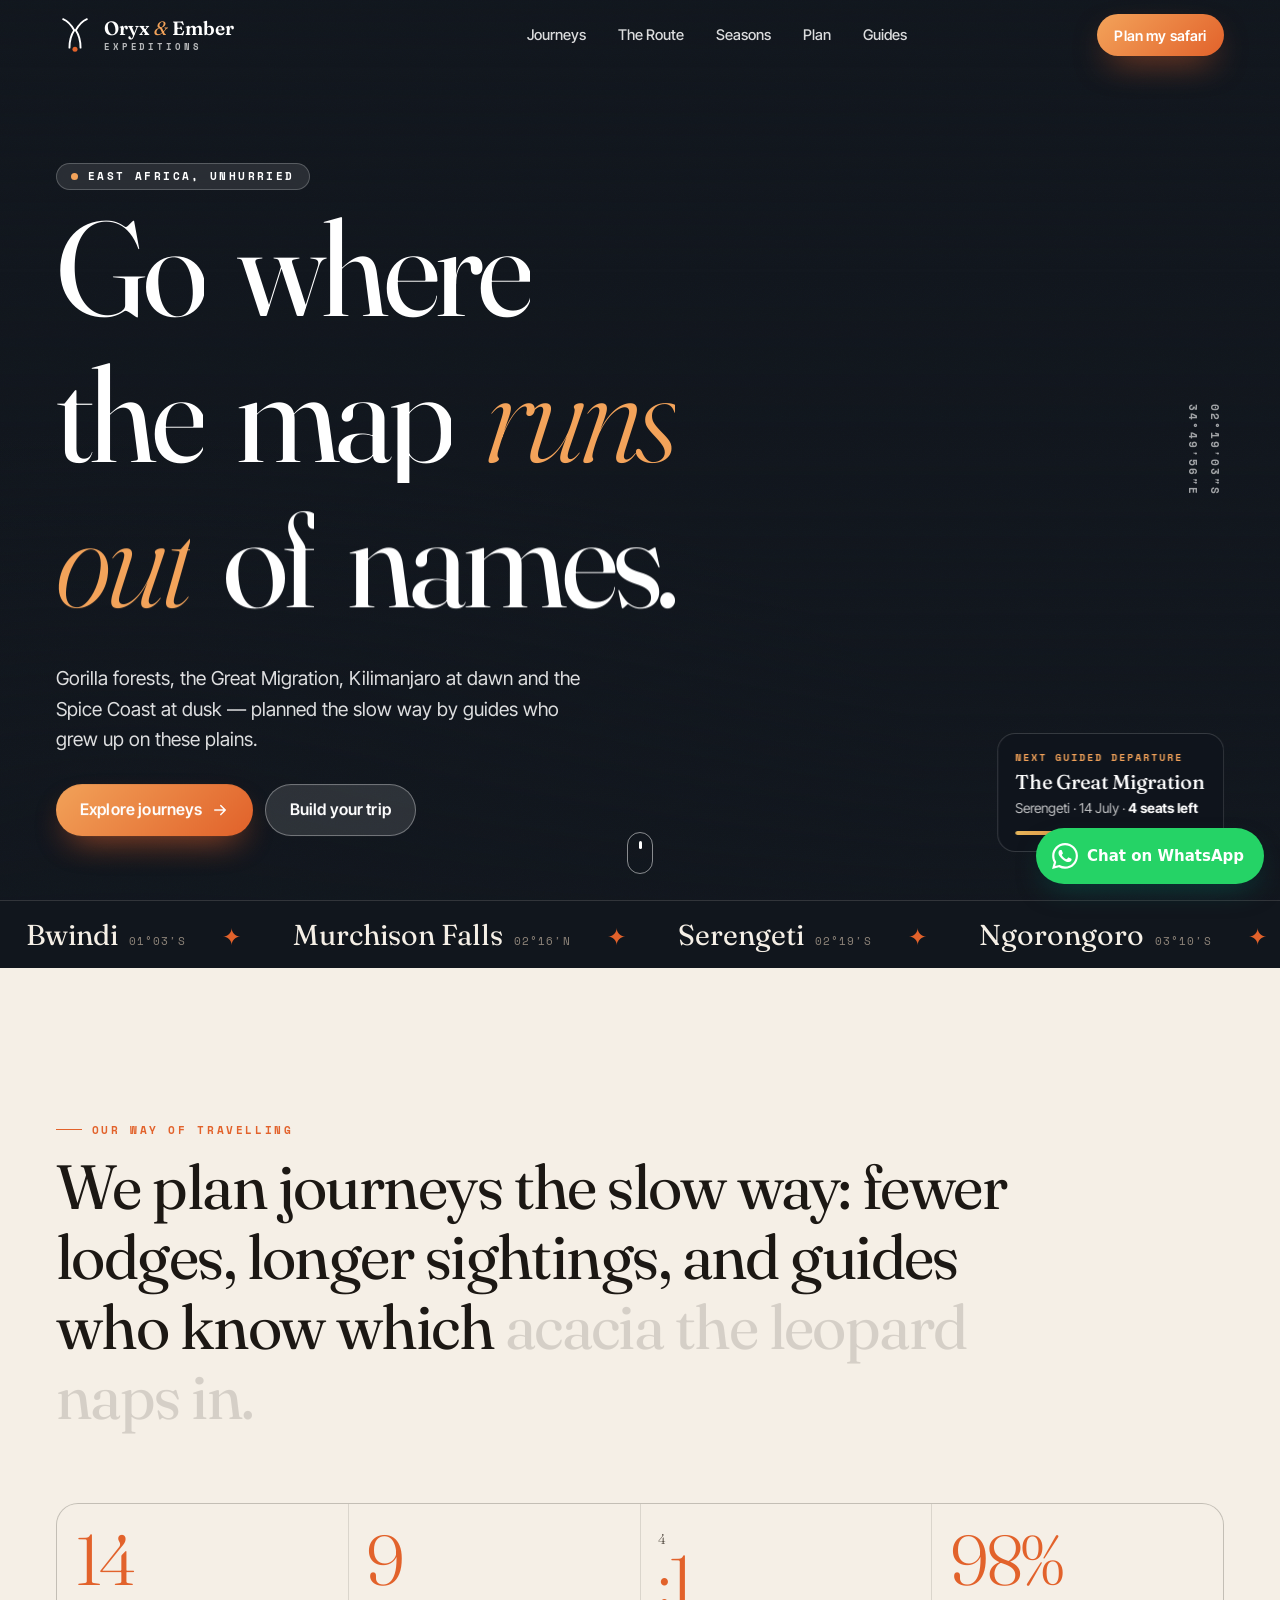
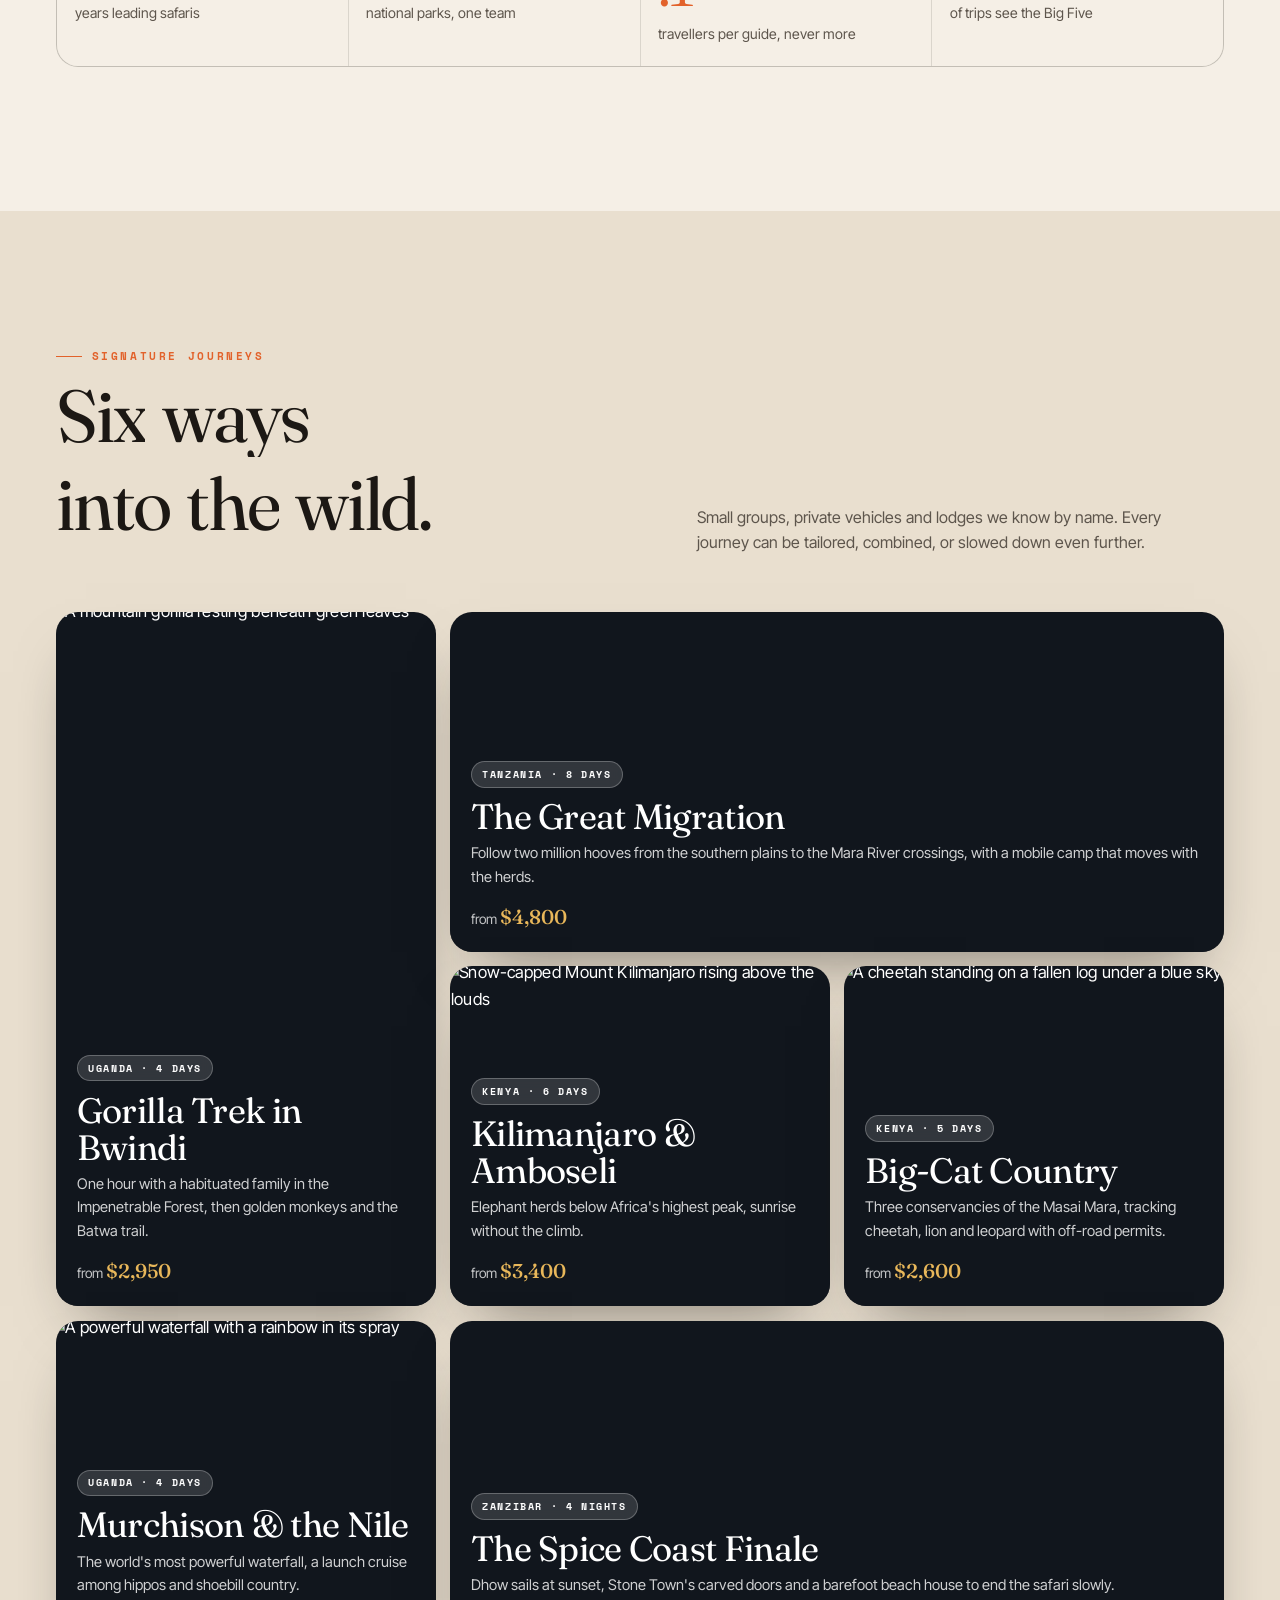
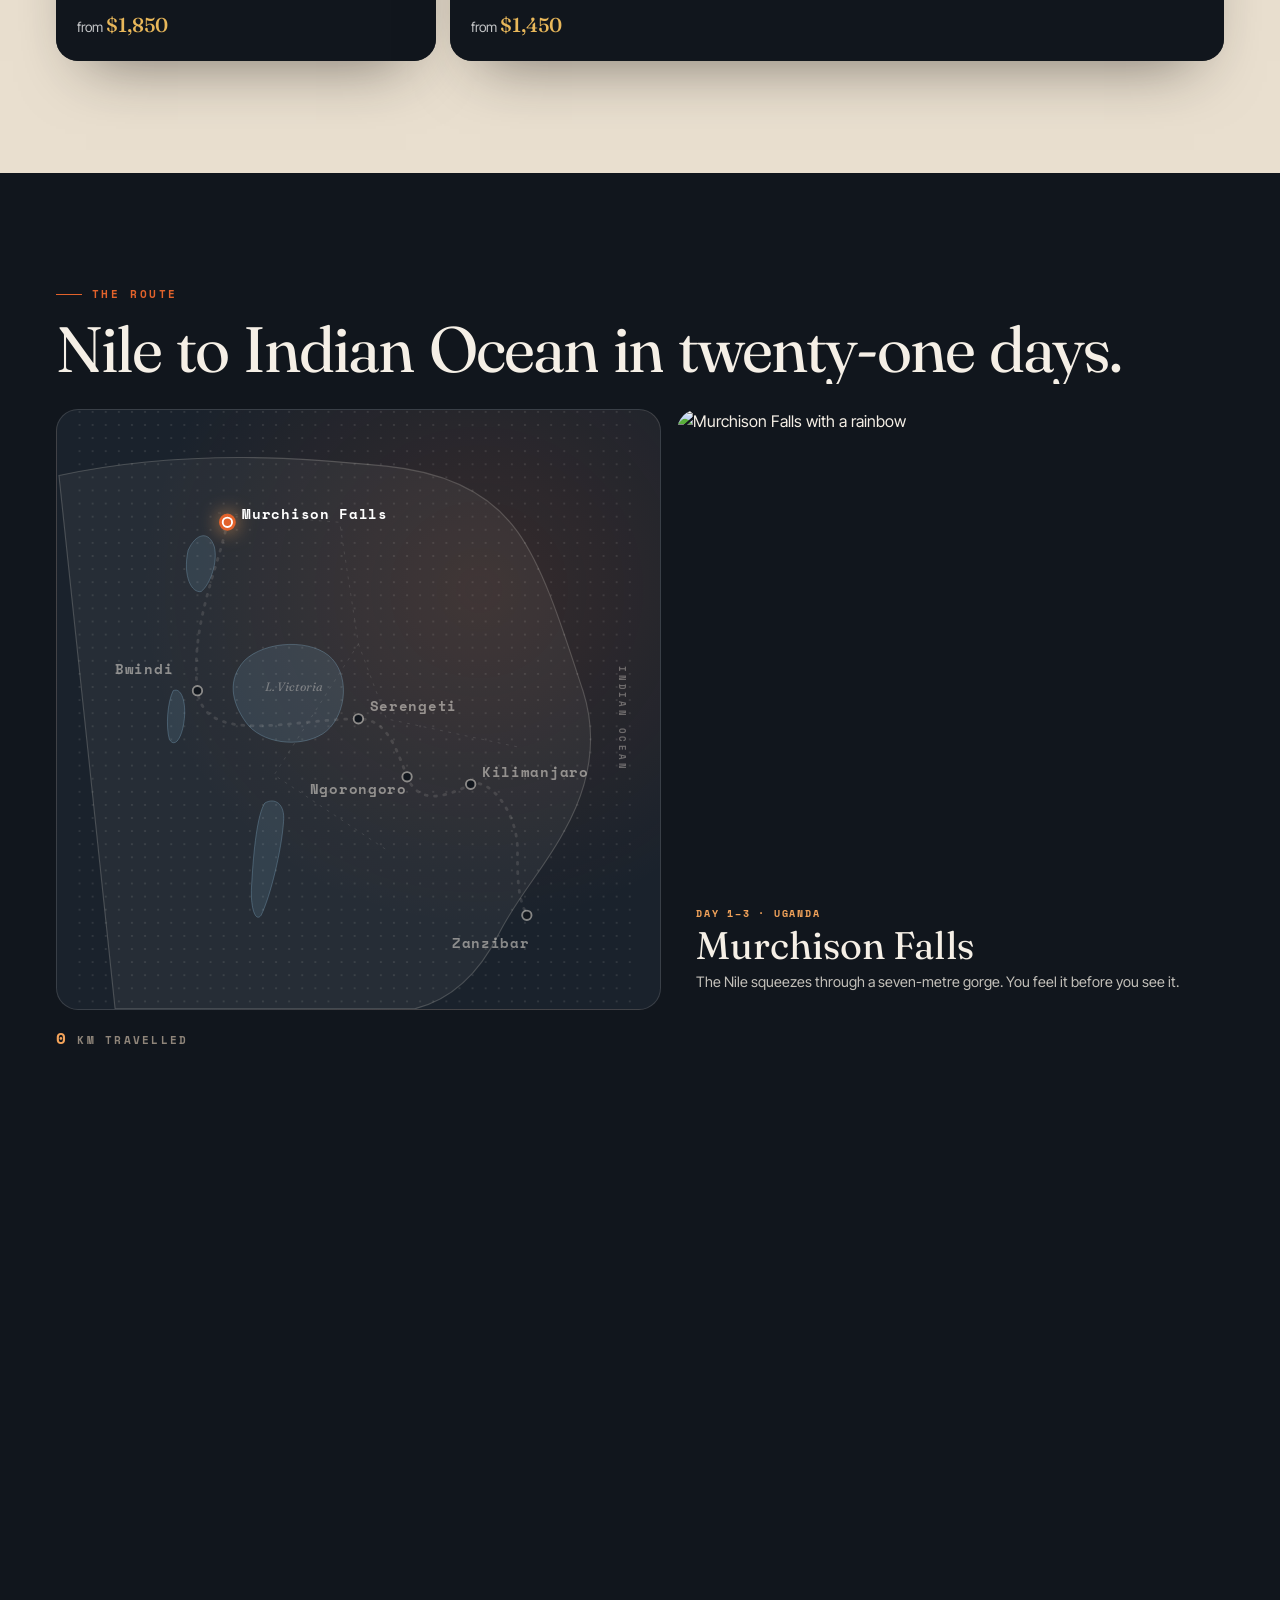
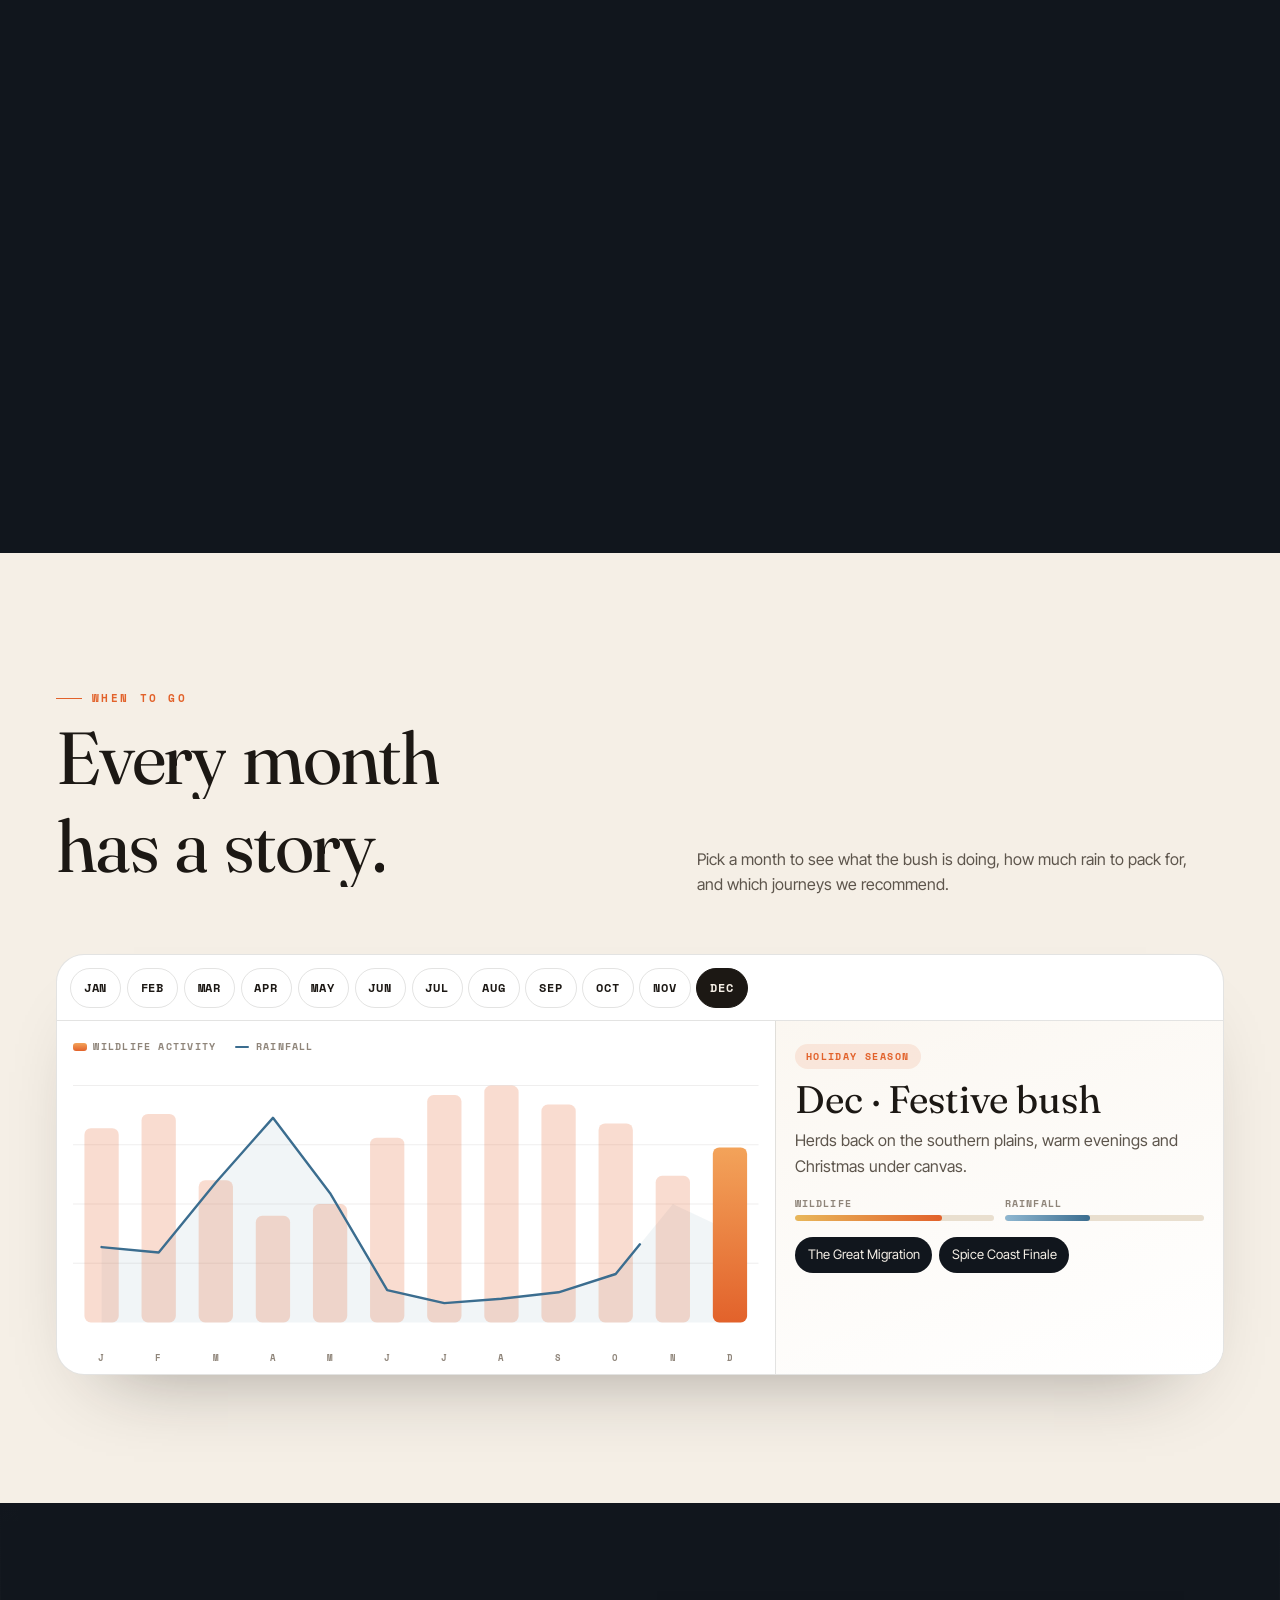
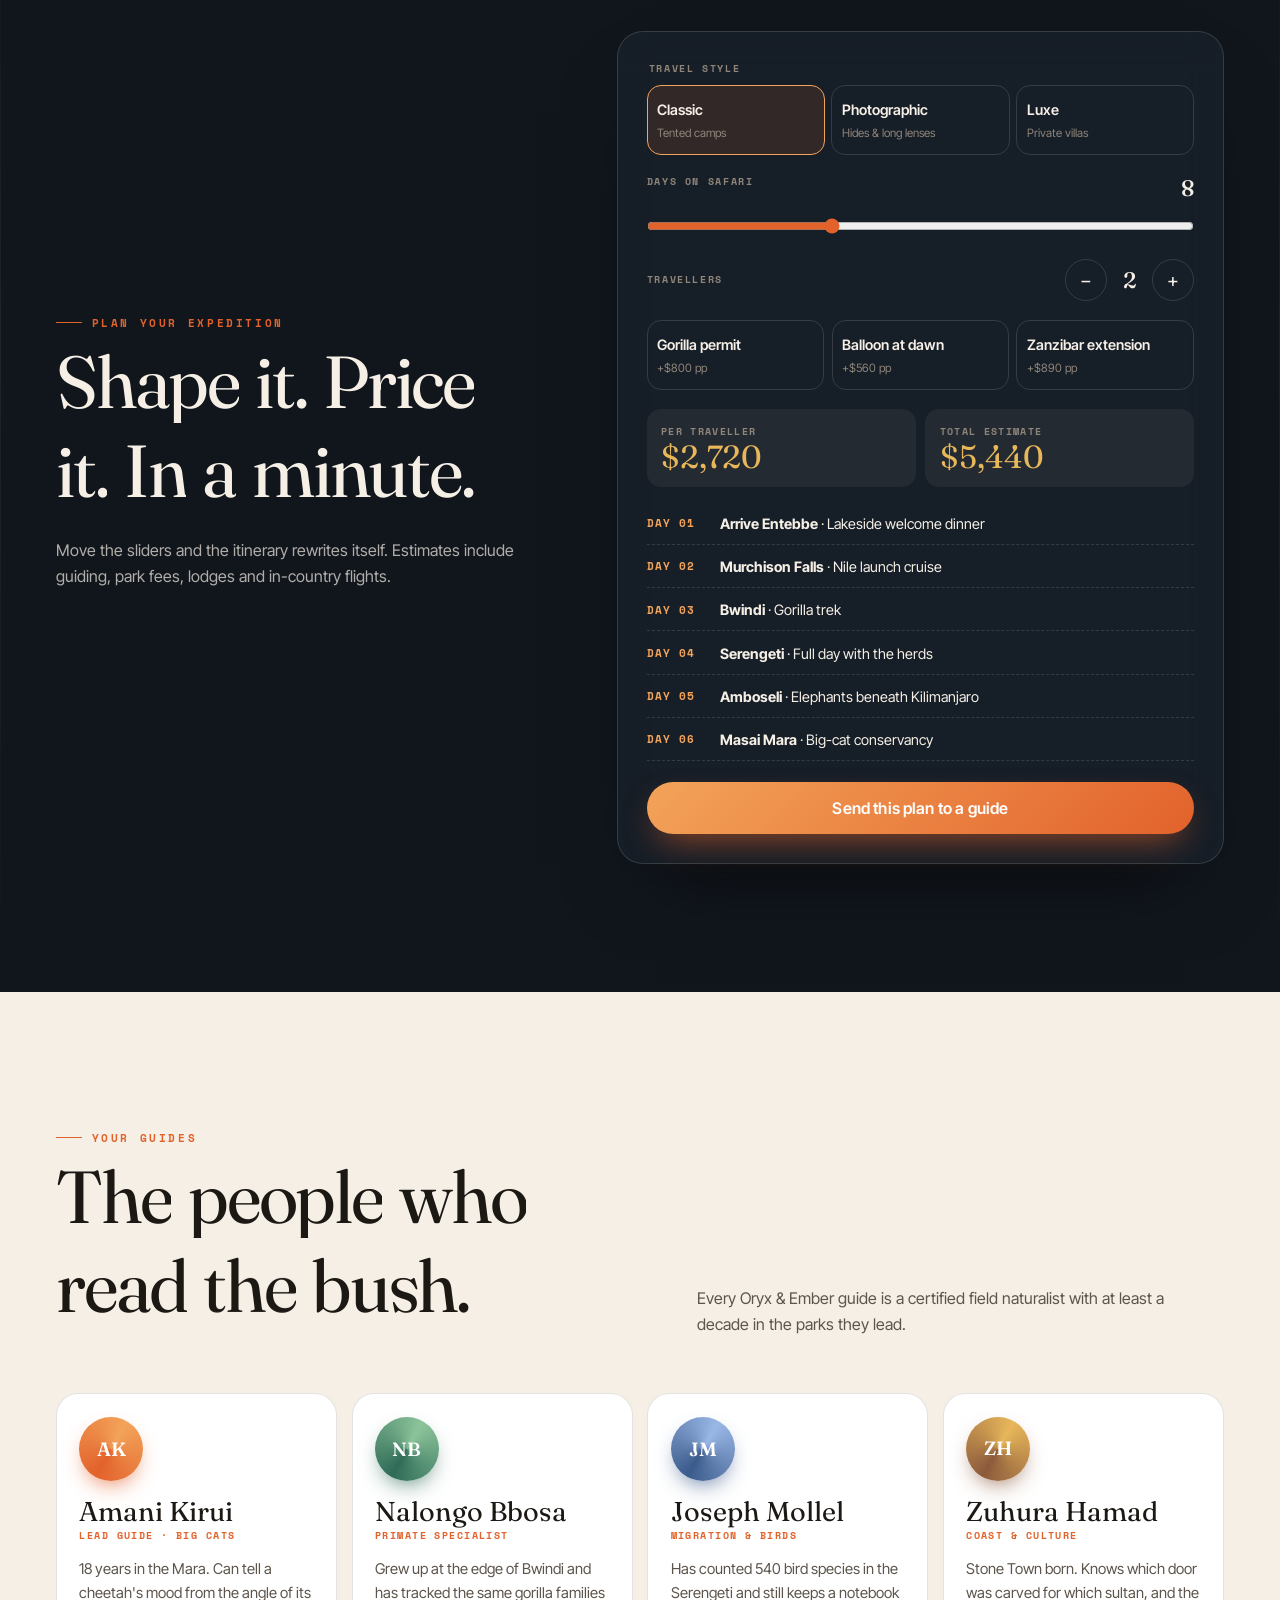
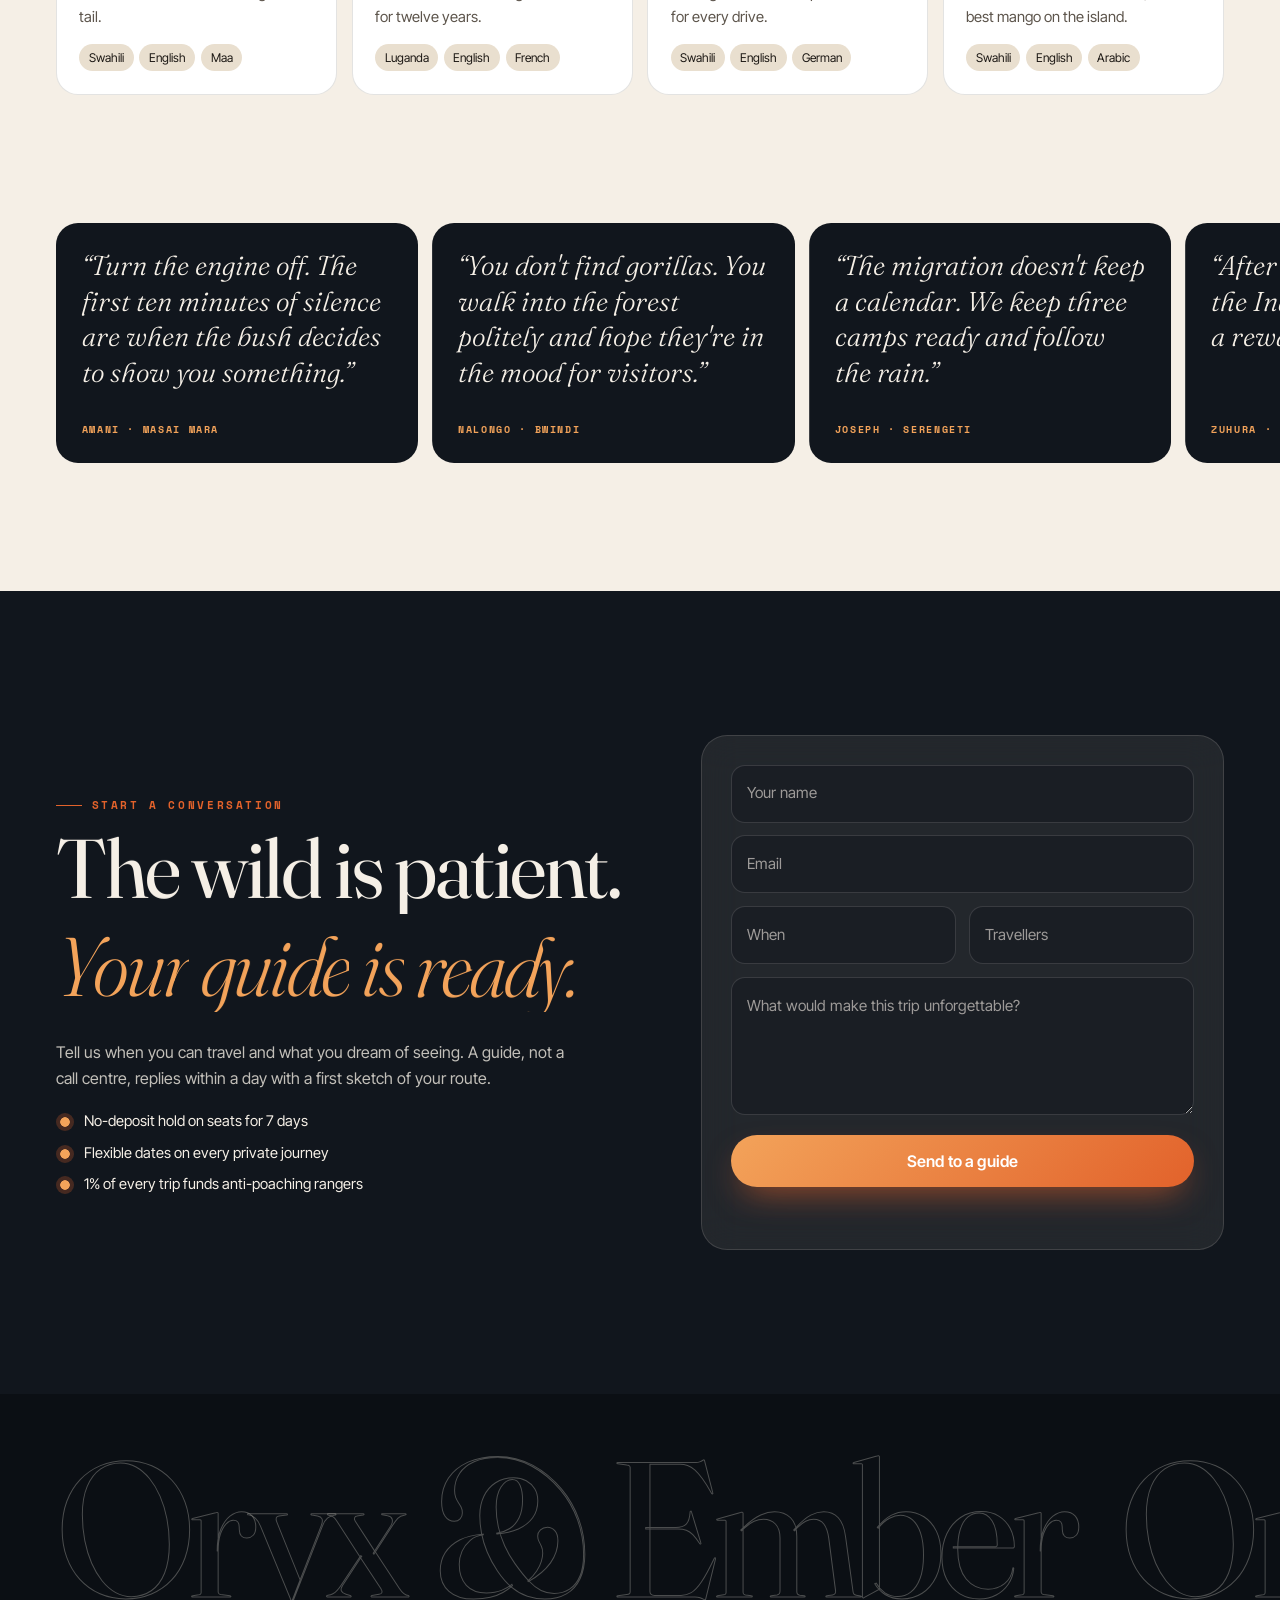
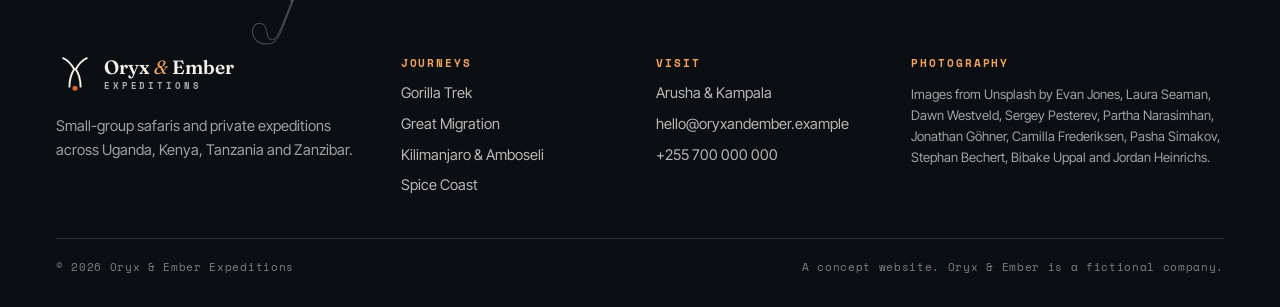
==== commit 9f7056f2: "Host Oryx & Ember Expeditions at /tour-operator/; root forwards there The clinic copy is removed (th" ====
--- a/tour-operator/index.html
+++ b/tour-operator/index.html
@@ -11,6 +11,8 @@
   <meta property="og:type" content="website">
   <meta property="og:image" content="https://images.unsplash.com/photo-1728042107033-76b13feac547?auto=format&fit=crop&w=1200&h=630&q=80">
   <meta name="twitter:card" content="summary_large_image">
+  <link rel="canonical" href="https://gabycrasher.github.io/concept-sites/tour-operator/">
+  <meta property="og:url" content="https://gabycrasher.github.io/concept-sites/tour-operator/">
   <link rel="icon" href="assets/favicon.svg" type="image/svg+xml">
   <link rel="preconnect" href="https://fonts.googleapis.com">
   <link rel="preconnect" href="https://fonts.gstatic.com" crossorigin>
@@ -388,5 +390,7 @@
   </div>
   <button class="opening-skip" type="button" data-skip>Skip intro</button>
 </div>
+<!-- WhatsApp: chat with the designer -->
+<a class="wa-float" href="https://wa.me/256756728345?text=Hello!%20I%20just%20saw%20the%20Oryx%20%26%20Ember%20Expeditions%20website%20you%20designed%20and%20I%20would%20like%20a%20website%20like%20this%20for%20my%20business.%20Can%20we%20talk%3F" target="_blank" rel="noopener" aria-label="Chat on WhatsApp about a website like this"><svg viewBox="0 0 24 24" aria-hidden="true" focusable="false"><path fill="currentColor" d="M17.472 14.382c-.297-.149-1.758-.867-2.03-.967-.273-.099-.471-.148-.67.15-.197.297-.767.966-.94 1.164-.173.199-.347.223-.644.075-.297-.15-1.255-.463-2.39-1.475-.883-.788-1.48-1.761-1.653-2.059-.173-.297-.018-.458.13-.606.134-.133.298-.347.446-.52.149-.174.198-.298.298-.497.099-.198.05-.371-.025-.52-.075-.149-.669-1.612-.916-2.207-.242-.579-.487-.5-.669-.51-.173-.008-.371-.01-.57-.01-.198 0-.52.074-.792.372-.272.297-1.04 1.016-1.04 2.479 0 1.462 1.065 2.875 1.213 3.074.149.198 2.096 3.2 5.077 4.487.709.306 1.262.489 1.694.625.712.227 1.36.195 1.871.118.571-.085 1.758-.719 2.006-1.413.248-.694.248-1.289.173-1.413-.074-.124-.272-.198-.57-.347m-5.421 7.403h-.004a9.87 9.87 0 01-5.031-1.378l-.361-.214-3.741.982.998-3.648-.235-.374a9.86 9.86 0 01-1.51-5.26c.001-5.45 4.436-9.884 9.888-9.884 2.64 0 5.122 1.03 6.988 2.898a9.825 9.825 0 012.893 6.994c-.003 5.45-4.437 9.884-9.885 9.884m8.413-18.297A11.815 11.815 0 0012.05 0C5.495 0 .16 5.335.157 11.892c0 2.096.547 4.142 1.588 5.945L.057 24l6.305-1.654a11.882 11.882 0 005.683 1.448h.005c6.554 0 11.89-5.335 11.893-11.893a11.821 11.821 0 00-3.48-8.413z"/></svg><span>Chat on WhatsApp</span></a>
 </body>
 </html>
--- a/tour-operator/css/style.css
+++ b/tour-operator/css/style.css
@@ -383,3 +383,14 @@
   *, *::before, *::after { animation-duration: .01ms !important; animation-iteration-count: 1 !important; transition-duration: .01ms !important; scroll-behavior: auto !important; }
   .statement .w { opacity: 1; }
 }
+
+/* WhatsApp: chat with the designer (same button on every concept site) */
+.wa-float { position: fixed; right: max(16px, env(safe-area-inset-right)); bottom: max(16px, env(safe-area-inset-bottom)); z-index: 900; display: inline-flex; align-items: center; gap: .55rem; height: 56px; padding: 0 1.25rem 0 1rem; border-radius: 999px; background: #25D366; color: #fff; font: 700 15px/1 system-ui, -apple-system, "Segoe UI", sans-serif; text-decoration: none; box-shadow: 0 12px 28px -10px rgba(7, 94, 84, .65), 0 2px 6px rgba(0, 0, 0, .18); transition: transform .25s ease, box-shadow .25s ease; }
+.wa-float svg { width: 26px; height: 26px; flex: none; }
+.wa-float:hover, .wa-float:focus-visible { transform: translateY(-2px); box-shadow: 0 16px 34px -10px rgba(7, 94, 84, .75), 0 2px 6px rgba(0, 0, 0, .2); color: #fff; }
+.wa-float:focus-visible { outline: 3px solid #fff; outline-offset: 3px; }
+.wa-float::before { content: ""; position: absolute; inset: 0; border-radius: inherit; box-shadow: 0 0 0 0 rgba(37, 211, 102, .55); animation: wa-ping 2.6s ease-out 3s infinite; }
+@keyframes wa-ping { 0% { box-shadow: 0 0 0 0 rgba(37, 211, 102, .5); } 70%, 100% { box-shadow: 0 0 0 16px rgba(37, 211, 102, 0); } }
+@media (max-width: 640px) { .wa-float { width: 56px; padding: 0; justify-content: center; } .wa-float span { position: absolute; width: 1px; height: 1px; overflow: hidden; clip: rect(0 0 0 0); white-space: nowrap; } }
+@media (prefers-reduced-motion: reduce) { .wa-float::before { animation: none; } .wa-float { transition: none; } }
+@media print { .wa-float { display: none; } }
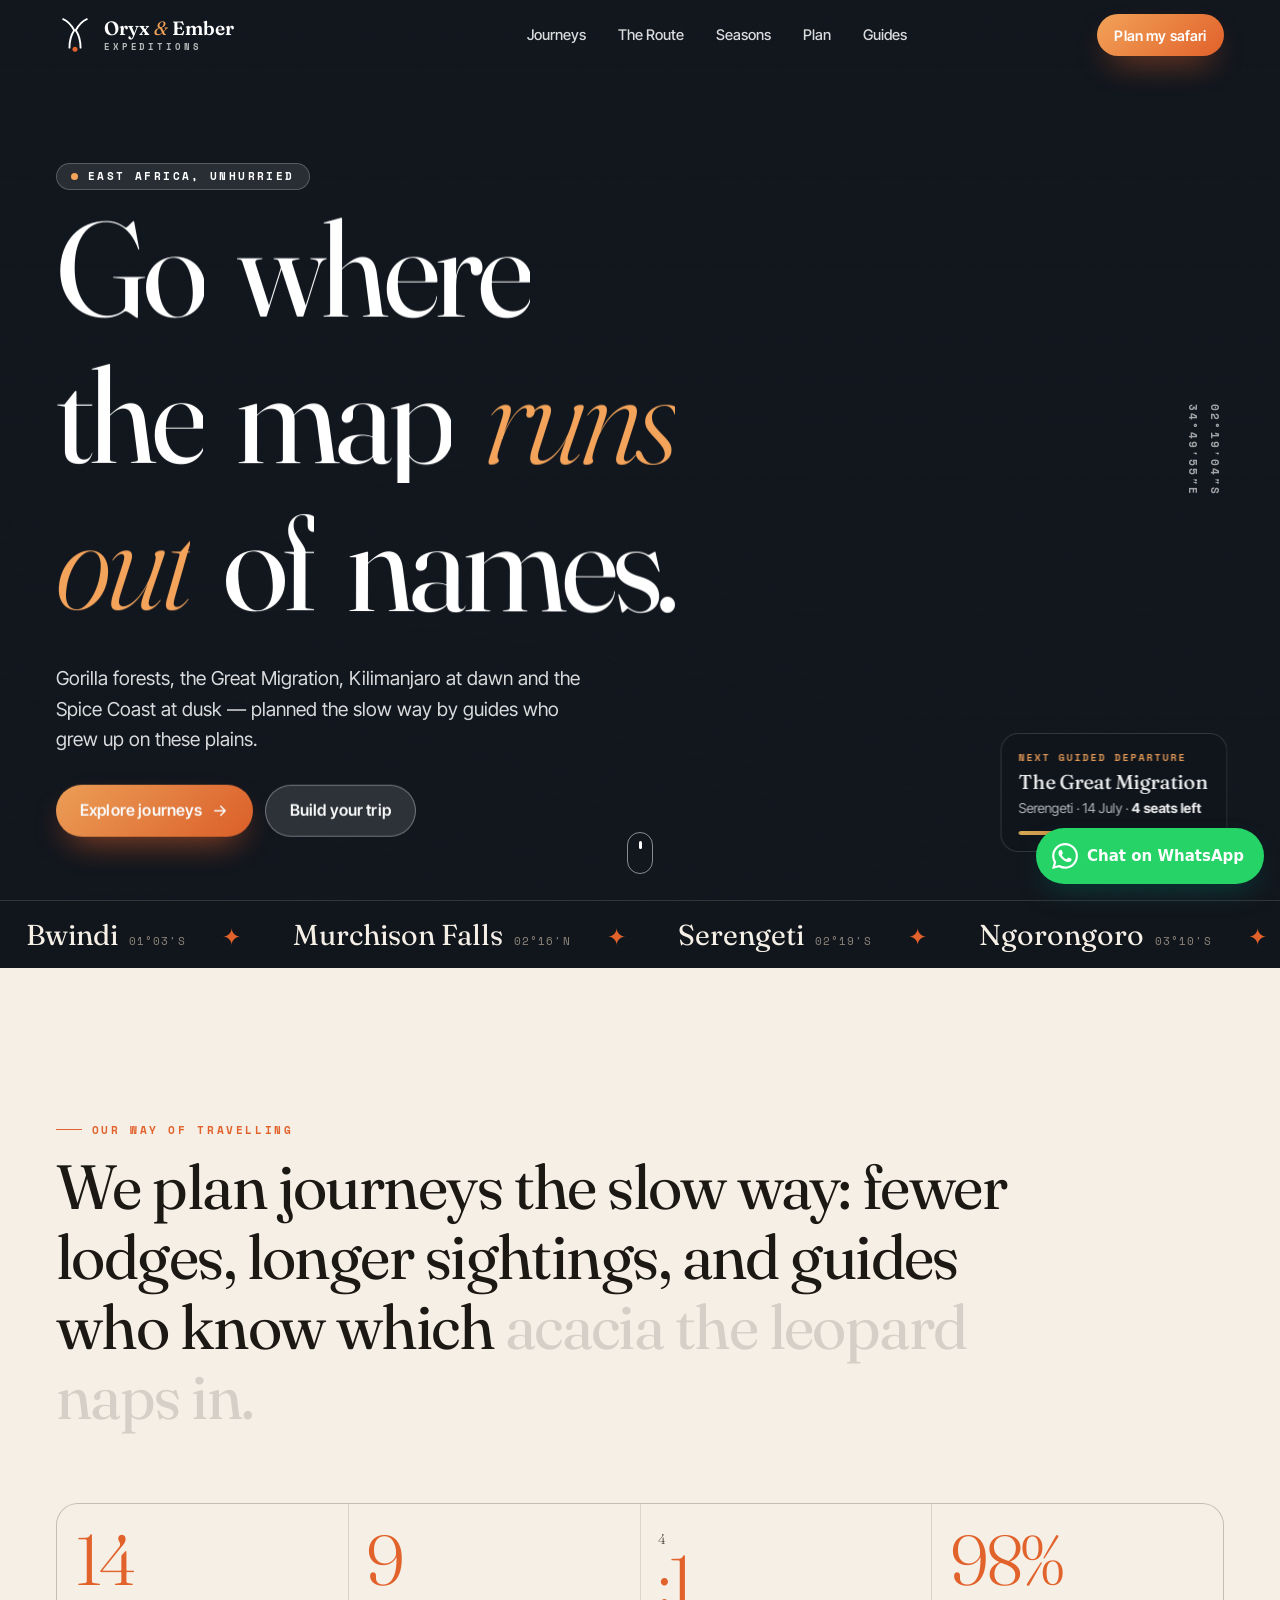
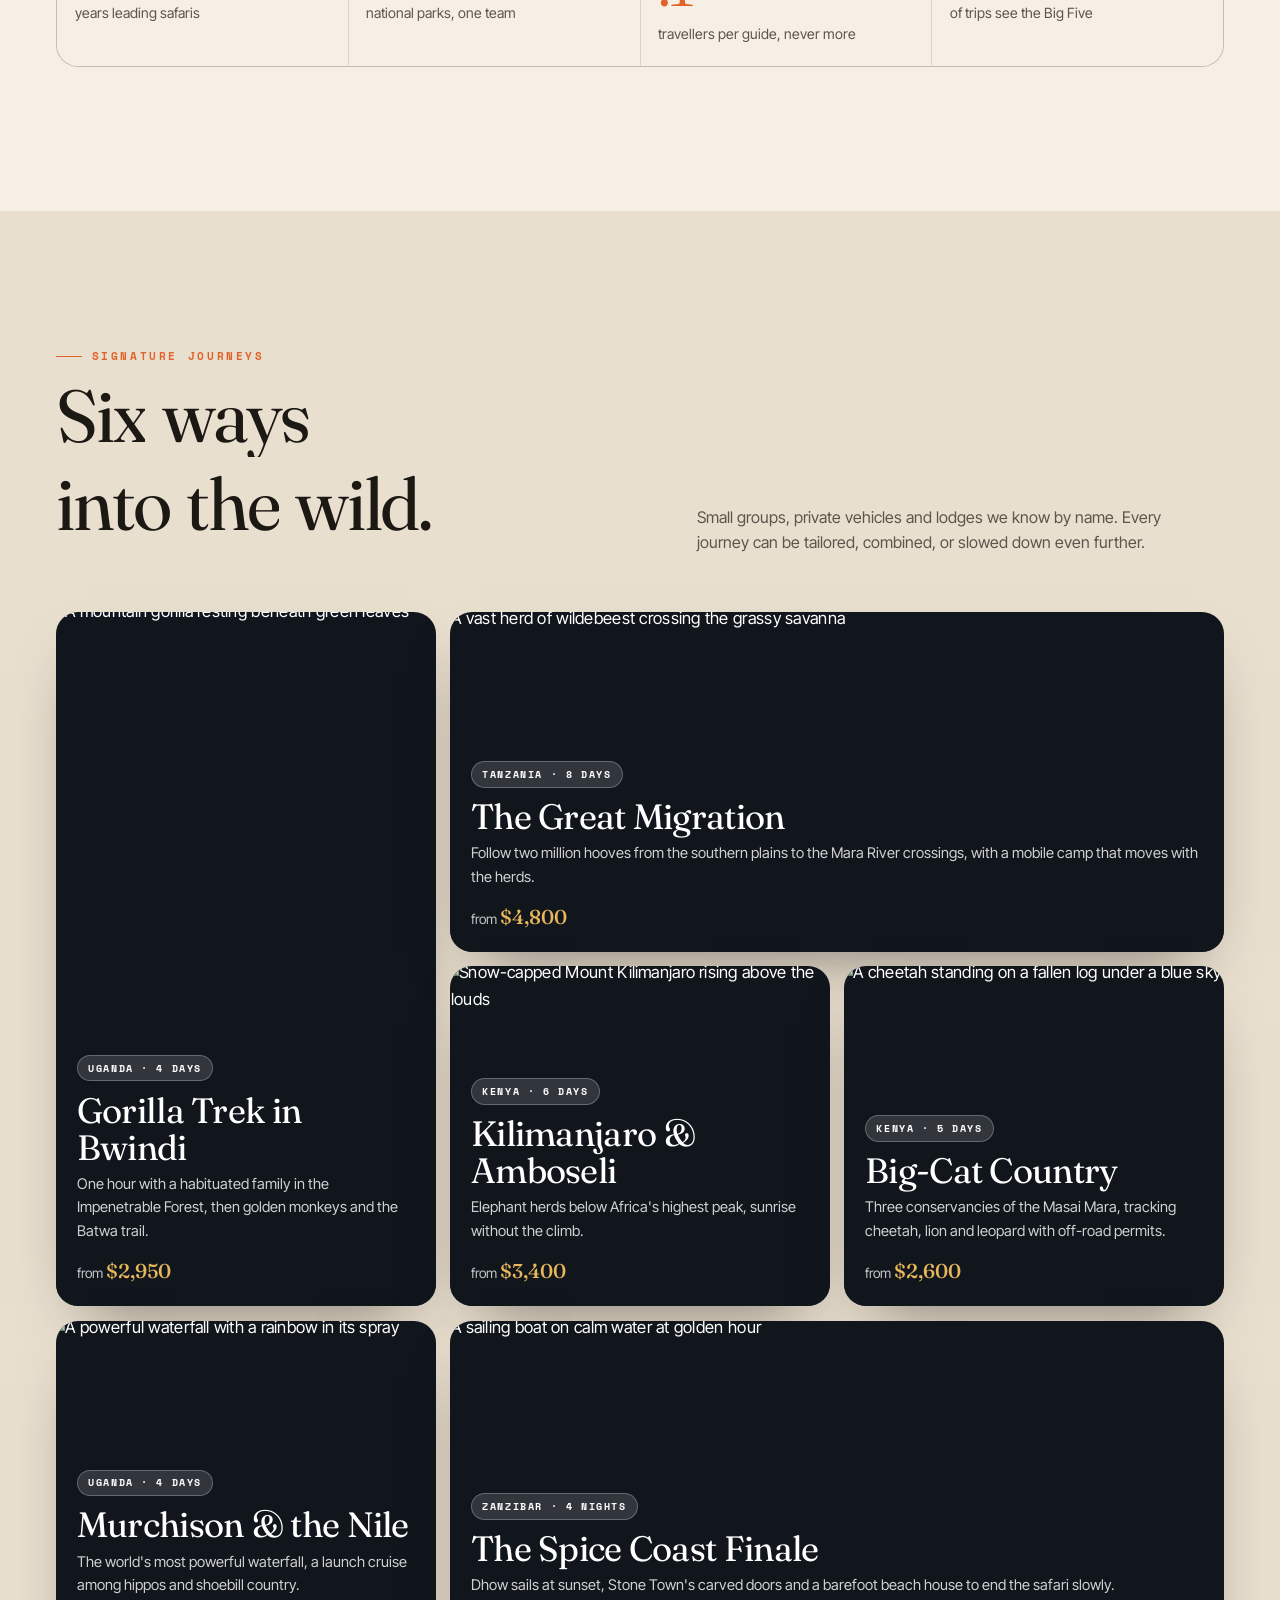
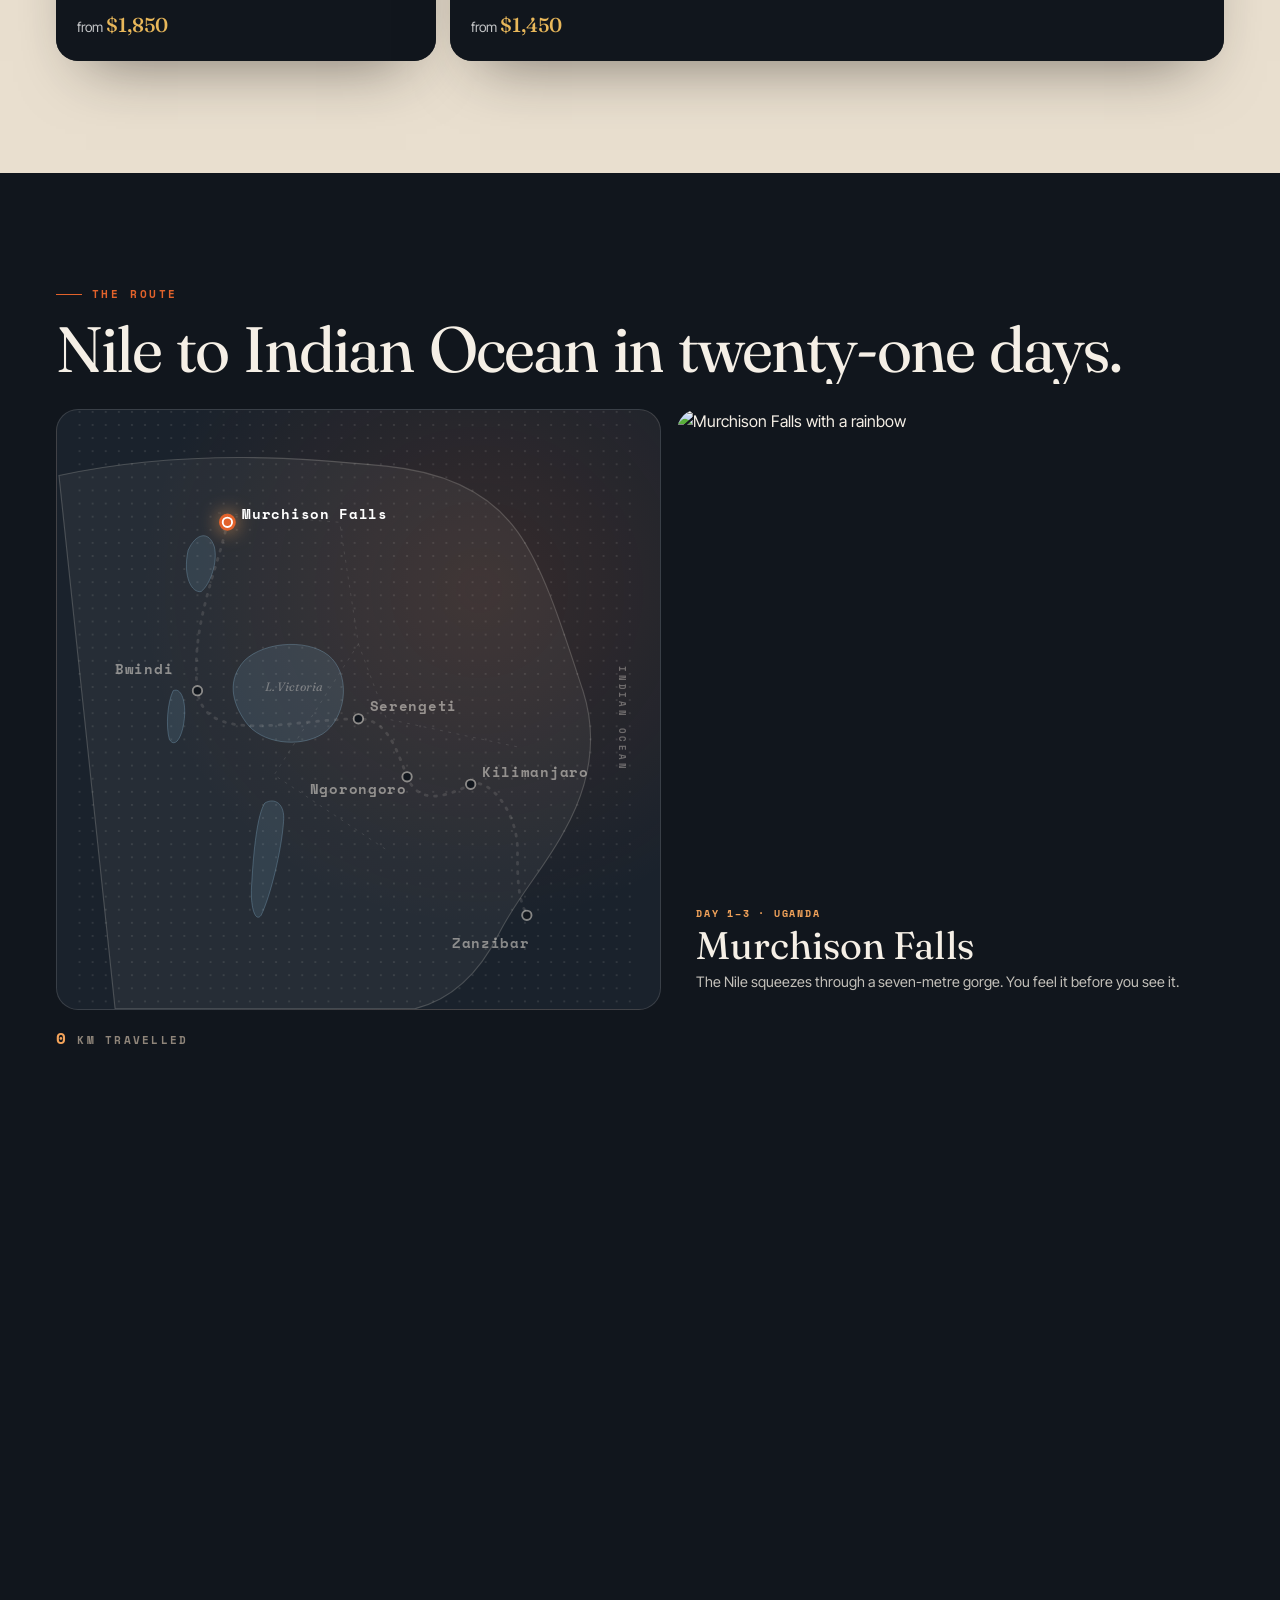
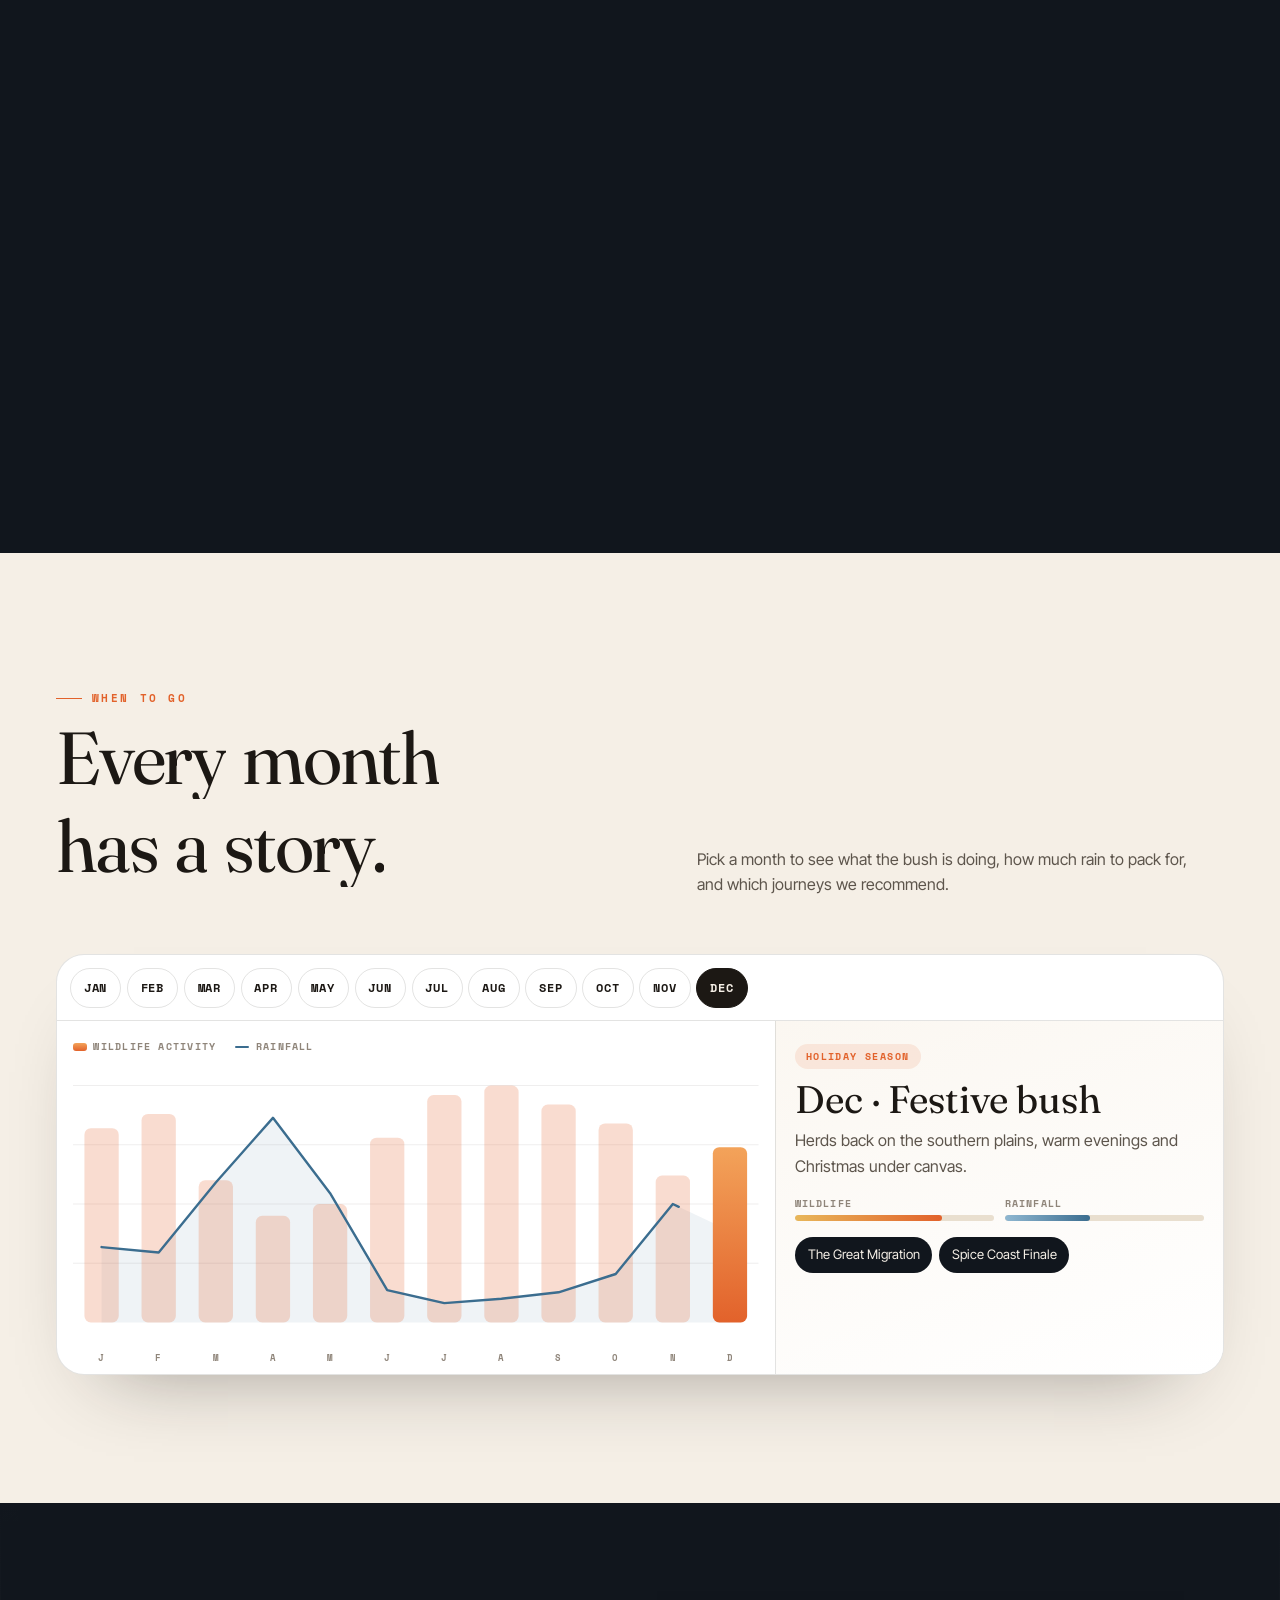
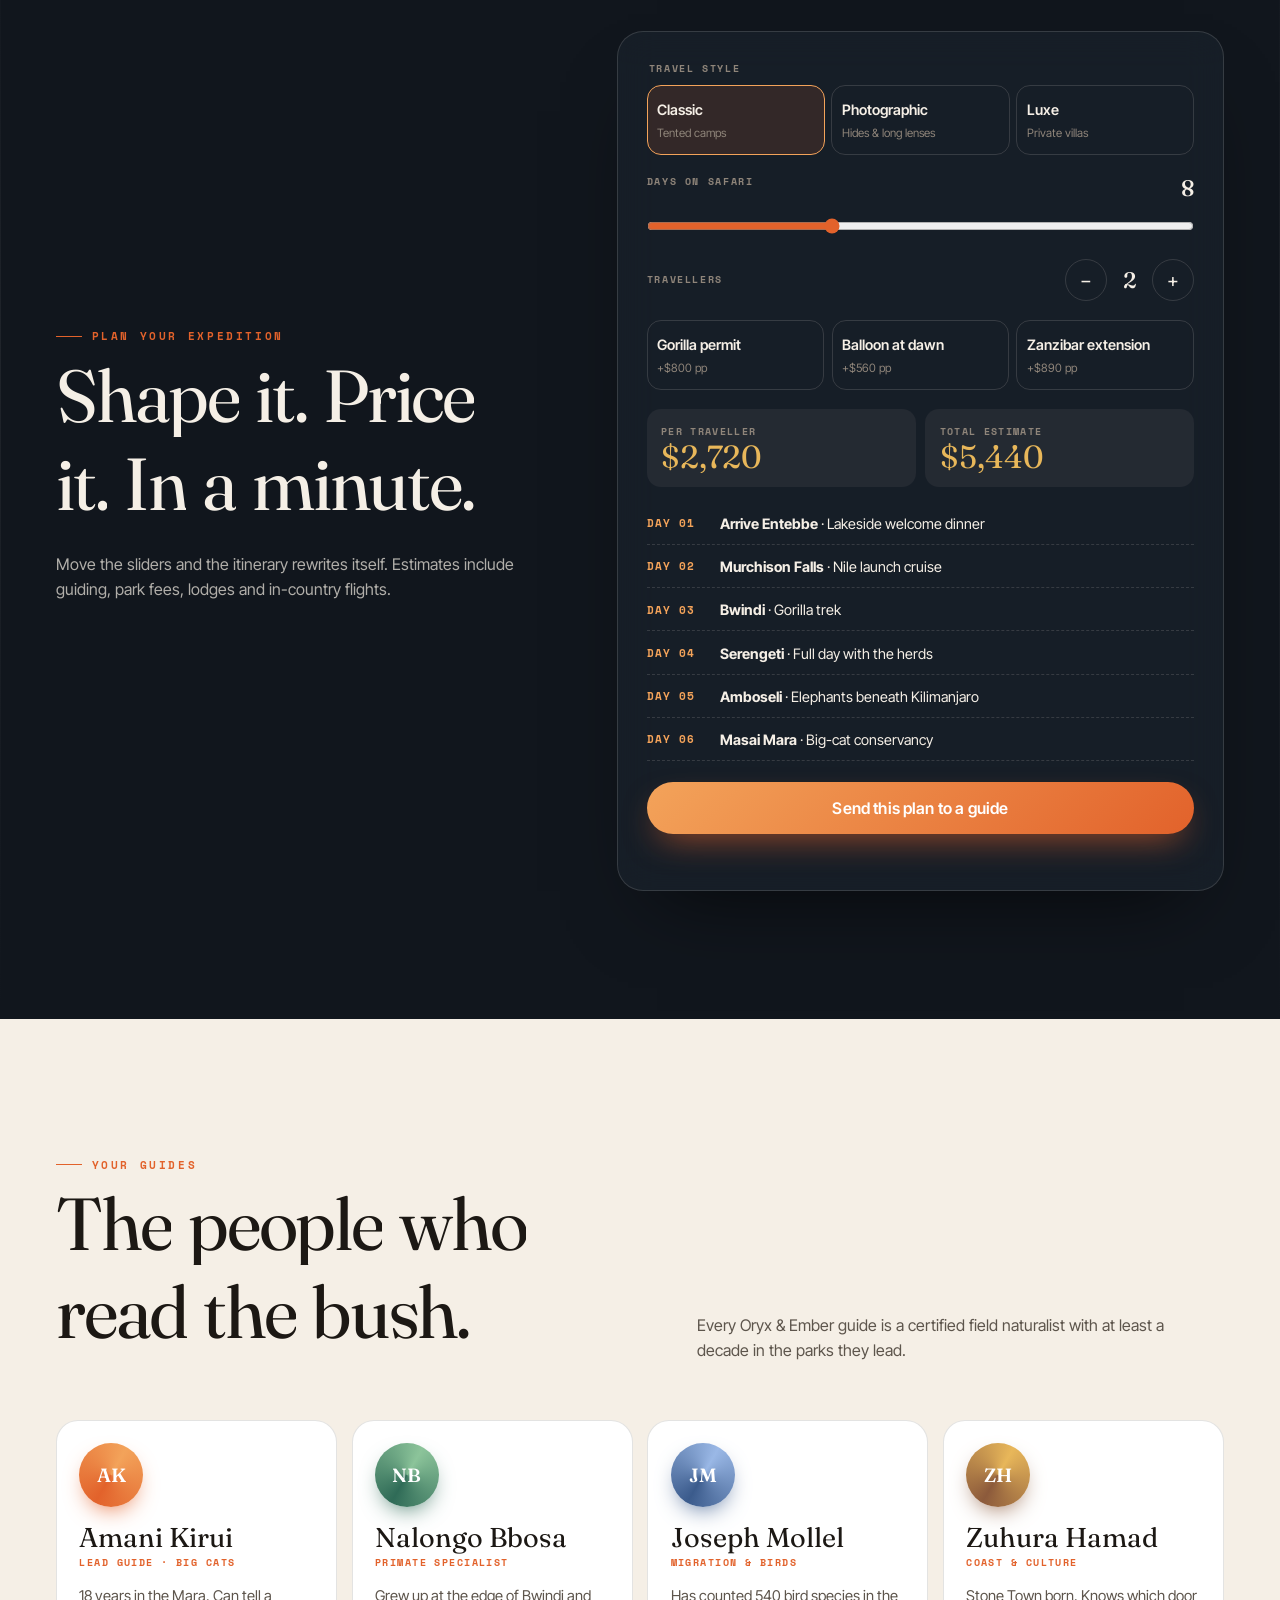
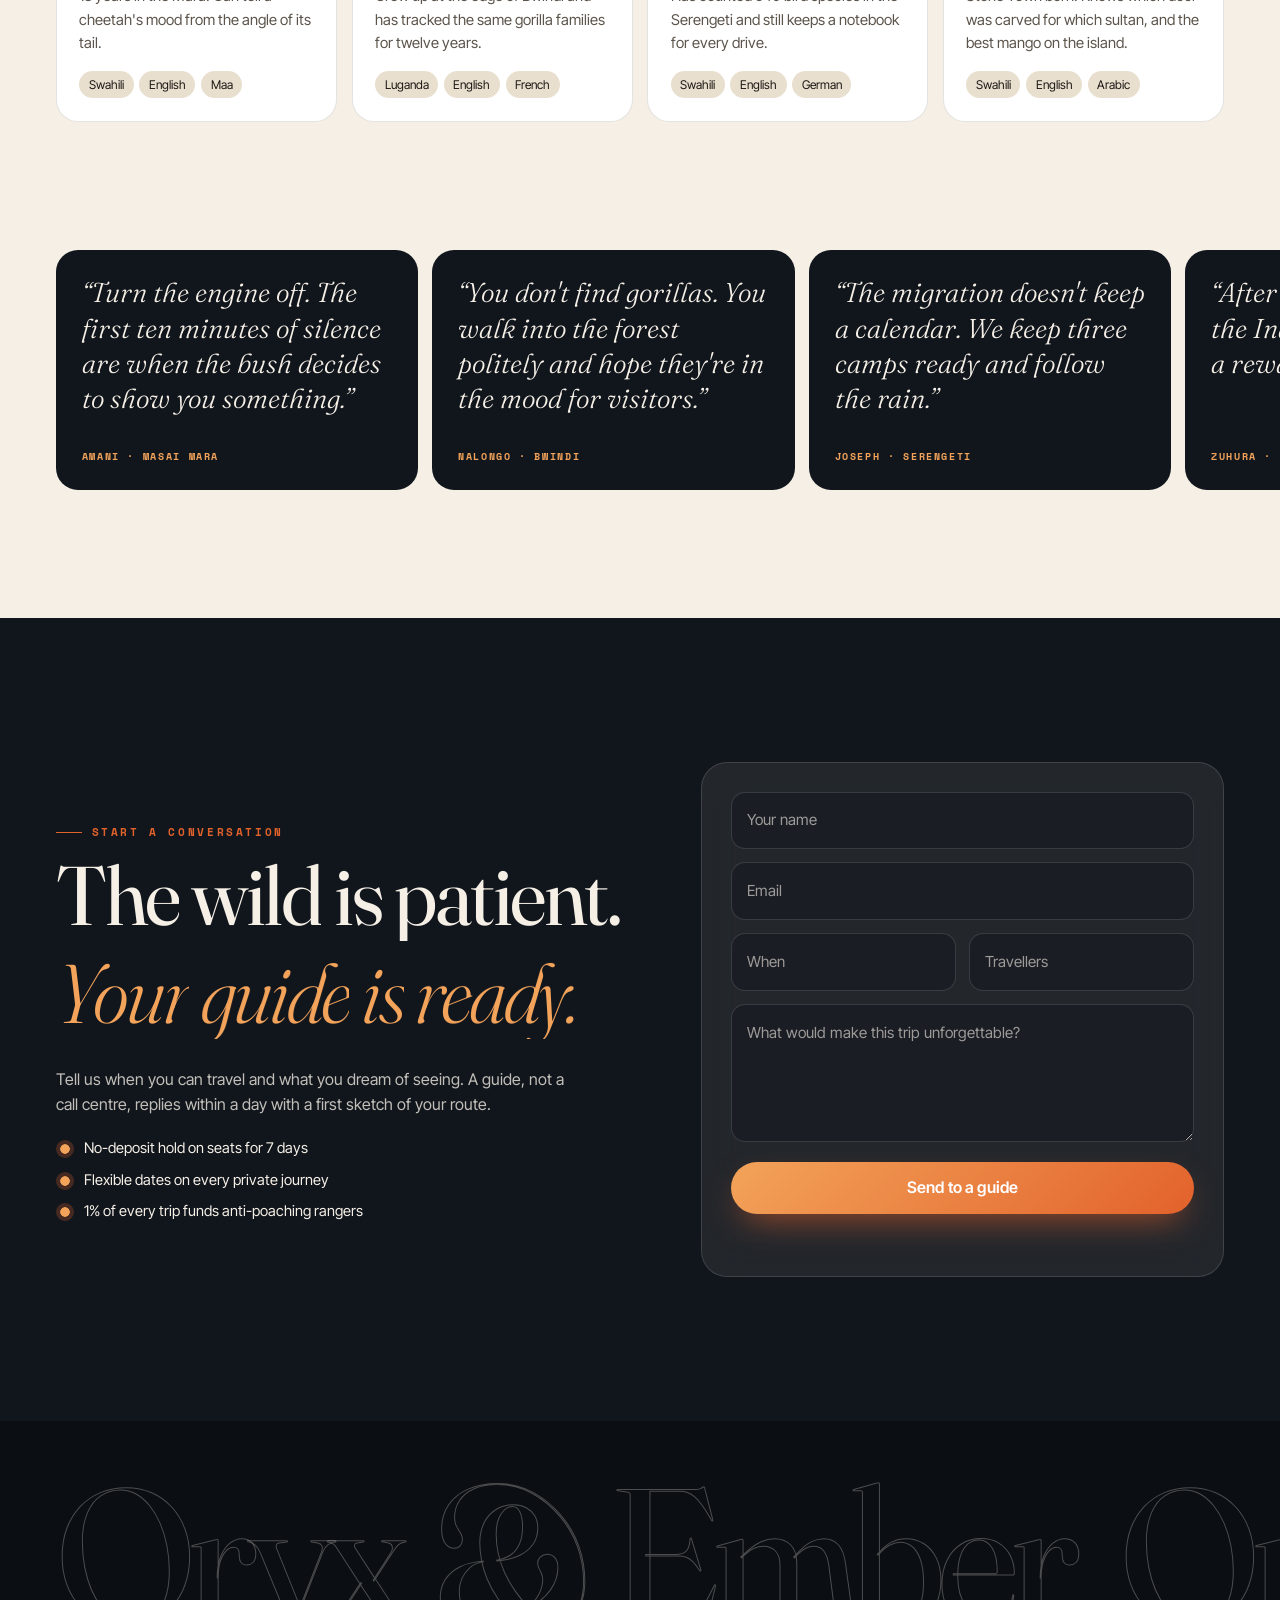
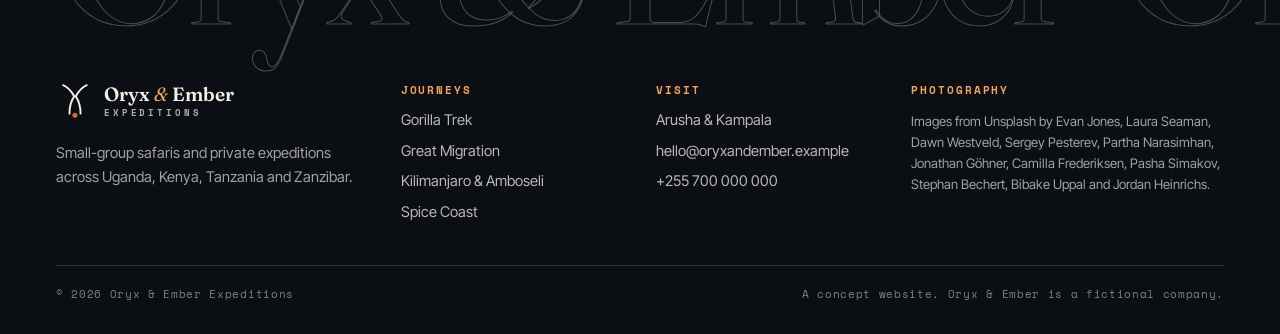
==== commit 0439ca6a: "Every enquiry form and booking button opens WhatsApp with a pre-filled message Also re-measures pinn" ====
--- a/tour-operator/index.html
+++ b/tour-operator/index.html
@@ -304,7 +304,8 @@
         <div><span>Total estimate</span><strong data-total>$0</strong></div>
       </div>
       <ol class="itinerary" data-itinerary></ol>
-      <a class="btn btn-ember btn-block" href="#enquire" data-send-plan data-magnetic><span>Send this plan to a guide</span></a>
+      <a class="btn btn-ember btn-block" href="https://wa.me/256756728345?text=Hello%20Oryx%20%26%20Ember%2C%20I%27d%20like%20to%20plan%20a%20safari." target="_blank" rel="noopener" data-send-plan data-magnetic><span>Send this plan to a guide</span></a>
+      <p class="plan-sent" data-plan-sent aria-live="polite"></p>
     </form>
   </div>
 </section>
@@ -347,7 +348,8 @@
       <p>Tell us when you can travel and what you dream of seeing. A guide, not a call centre, replies within a day with a first sketch of your route.</p>
       <ul class="enquire-points"><li>No-deposit hold on seats for 7 days</li><li>Flexible dates on every private journey</li><li>1% of every trip funds anti-poaching rangers</li></ul>
     </div>
-    <form class="enquire-form" data-enquire novalidate>
+    <form class="enquire-form" action="https://wa.me/256756728345" method="get" target="_blank" data-enquire novalidate>
+      <input type="hidden" name="text" value="Hello Oryx &amp; Ember, I'd like to plan a safari.">
       <div class="field"><input id="e-name" name="name" required placeholder=" " autocomplete="name"><label for="e-name">Your name</label></div>
       <div class="field"><input id="e-email" name="email" type="email" required placeholder=" " autocomplete="email"><label for="e-email">Email</label></div>
       <div class="field-row">
--- a/tour-operator/css/style.css
+++ b/tour-operator/css/style.css
@@ -394,3 +394,5 @@
 @media (max-width: 640px) { .wa-float { width: 56px; padding: 0; justify-content: center; } .wa-float span { position: absolute; width: 1px; height: 1px; overflow: hidden; clip: rect(0 0 0 0); white-space: nowrap; } }
 @media (prefers-reduced-motion: reduce) { .wa-float::before { animation: none; } .wa-float { transition: none; } }
 @media print { .wa-float { display: none; } }
+
+.plan-sent { min-height: 1.2em; margin: .6rem 0 0; font-size: .9rem; text-align: center; color: var(--ember-2, #f3a35a); }
